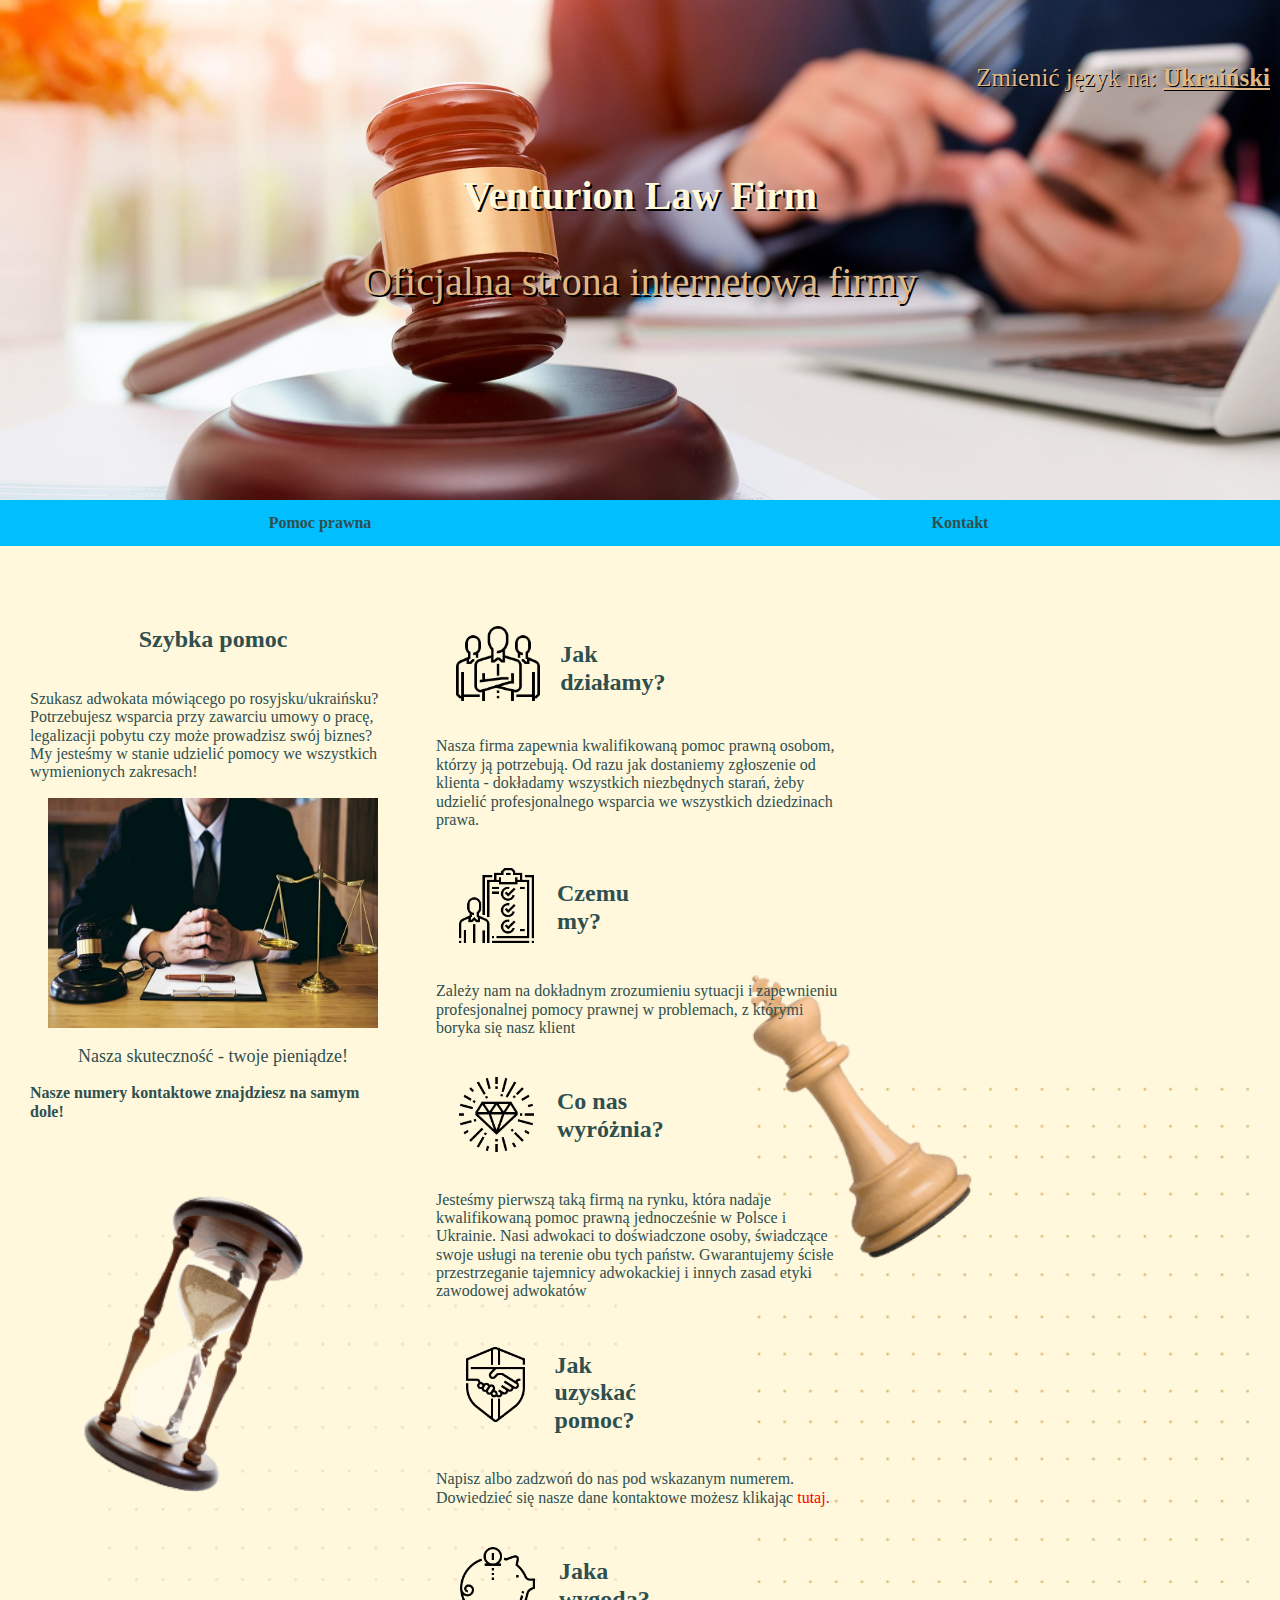
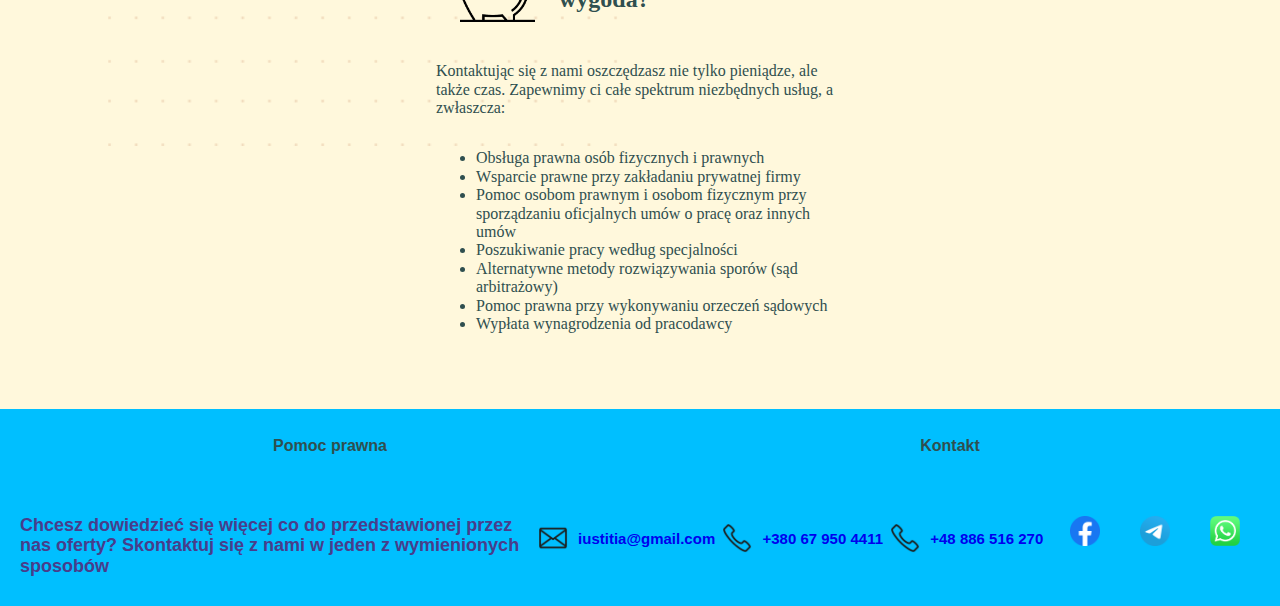
==== index.html @ 64f64b23 "Mobile_pic + ul_services" ====
<!DOCTYPE html>
<html lang="pl">
<head>
  <meta charset="UTF-8">
  <meta name="viewport" content="width=device-width, initial-scale=1.0">
  <meta name="keywords" content="pomoc prawna, praca w Polsce, pomoc ukraińcom w Polsce, wyplata wynagrodzenia">
  <meta name="description" content="Wsparcie prawne ukraińców w Polsce">
  <meta http-equiv="X-UA-Compatible" content="ie=edge">
  <link rel="icon" href="logo.png" type="image/gif" sizes="18x18">
  <link rel="stylesheet" href="styles.css">
  <link rel="stylesheet" href="normalize.css">
  <?php include_once "reg_form/mail.php" ?>
  <script src="main.js"></script>
  <title>Venturion</title>
</head>
<body class="page">
  <header class="header">
    <div class="languages">
     <p class="language__par"><a class="page__language" href="v_pl/index.html">Zmienić język na: <b><u>Ukraiński</u></b></a></p>
    </div>
    <div class="page__title">
     <h1>Venturion Law Firm</h1>
     <p>Oficjalna strona internetowa firmy</p>
   </div>
  </header>
  <nav class="navbar">
    <!-- Replace to nav tag -->
      <a href="index.html">Pomoc prawna</a>
      <!-- the names of the folders and files should be written with "-" -->
      <!-- <a href="#">Oferta Pracy</a>
      <a href="#">Dla biznesu</a> -->
      <a href="reg_form/reg_form.html">Kontakt</a>
  </nav>
  <main>
    <section class="jak-dzialamy">
    <!-- main instead of div -->
      <div class="jak-dzialamy__left-container">
        <h2 class="hovered_text">Szybka pomoc</h2>
        <p class="text">Szukasz adwokata mówiącego po rosyjsku/ukraińsku? Potrzebujesz
            wsparcia przy zawarciu umowy o pracę, legalizacji pobytu czy
            może prowadzisz swój biznes? My jesteśmy w stanie udzielić pomocy we
            wszystkich wymienionych zakresach!</p>
        <img src="side_table.jpg" class="jak-dzialamy__img_left" alt="image">
        <p class="text__creed">Nasza skuteczność - twoje pieniądze! </p>
        <a class="nr_kontaktowe_link" href="#footer_anchor"><strong>Nasze numery
           kontaktowe znajdziesz na samym dole!</strong></a>
        <img src="pclockdotted-1.png" class="jak-dzialamy__sandglass_img_left" alt="image">
      </div>
      <div class="jak-dzialamy__right-container">
       <div class="jak-dzialamy__images-container">
         <img src="dzialamy.png" class="dzialamy__img" alt="image" height="75px">
          <h2 class="item__text">Jak działamy?</h2>
      </div>
      <div class="jak-dzialamy__text-container">
        <p class="text"> Nasza firma zapewnia kwalifikowaną pomoc prawną
           osobom, którzy ją potrzebują. Od razu jak dostaniemy  zgłoszenie
           od klienta - dokładamy wszystkich niezbędnych starań, żeby
           udzielić profesjonalnego wsparcia we wszystkich dziedzinach
           prawa.</p>
      </div>
      <div class="jak-dzialamy__images-container">
        <img src="why-we.png" class="why-we__img" alt="image" height="75px">
         <h2 class="item__text">Czemu my?</h2>
     </div>
     <div class="jak-dzialamy__text-container">
       <p class="text">
         Zależy nam na dokładnym zrozumieniu sytuacji
         i zapewnieniu profesjonalnej pomocy prawnej w problemach,
         z którymi boryka się nasz klient</p>
     </div>
     <div class="jak-dzialamy__images-container">
       <img src="stand-out.png" class="stand-out__img" alt="image" height="75px">
        <h2 class="item__text">Co nas wyróżnia?</h2>
    </div>
    <div class="jak-dzialamy__text-container">
      <p class="text">Jesteśmy pierwszą taką firmą na rynku,
        która nadaje kwalifikowaną pomoc prawną jednocześnie w Polsce
        i Ukrainie. Nasi adwokaci to doświadczone osoby, świadczące
        swoje usługi na terenie obu tych państw. Gwarantujemy ścisłe
        przestrzeganie tajemnicy adwokackiej i innych zasad etyki
        zawodowej adwokatów
      </p>
    </div>
    <div class="jak-dzialamy__images-container">
      <img src="safety.png" class="safety__img" alt="image" height="75px">
       <h2 class="item__text">Jak uzyskać pomoc?</h2>
   </div>
   <div class="jak-dzialamy__text-container">
     <p class="text">Napisz albo zadzwoń do nas pod wskazanym
       numerem. Dowiedzieć się nasze dane kontaktowe możesz
       klikając
       <a onClick="myFunction()" class="dane-kontaktowe">tutaj.</a></p>
   </div>
   <div class="jak-dzialamy__images-container">
     <img src="save-money.png" class="save-money__img" alt="image" height="75px">
      <h2 class="item__text">Jaka wygoda?</h2>
  </div>
  <div class="jak-dzialamy__text-container">
    <p class="text">Kontaktując się z nami oszczędzasz nie tylko pieniądze,
       ale także czas. Zapewnimy ci całe spektrum niezbędnych usług, a zwłaszcza:</p>
      <ul>
        <li>Obsługa prawna osób fizycznych i prawnych </li>
        <li>Wsparcie prawne przy zakładaniu prywatnej firmy</li>
        <li>Pomoc osobom prawnym i osobom fizycznym przy sporządzaniu oficjalnych umów o pracę oraz innych umów
        </li>
        <li>Poszukiwanie pracy według specjalności</li>
        <li>Alternatywne metody rozwiązywania sporów (sąd arbitrażowy)</li>
        <li>Pomoc prawna przy wykonywaniu orzeczeń sądowych</li>
        <li>Wypłata wynagrodzenia od pracodawcy</li>
      </ul>
  </div>
      </div>
    </section>
  </main>
 <footer class="footer" id="footer_anchor">
  <nav class="navbar">
     <!-- Replace to nav tag -->
       <a href="../index.html">Pomoc prawna</a>
       <!-- the names of the folders and files should be written with "-" -->
       <a href="reg_form/reg_form.html">Kontakt</a>
  </nav>
  <div class="footer__contacts">
    <h2 class="footer__text">Chcesz dowiedzieć się więcej co do przedstawionej
      przez nas oferty? Skontaktuj się z nami w jeden z wymienionych
      sposobów
    </h2>
    <div class="footer__call_contacts">
      <a class="button__text" href="mailto:iustitia@gmail.com" target="_self" data-label="iustitia@gmail.com">
        <img class="button__img" src="mail_img.png" href="mailto:iustitia@gmail.com" target="_self">
         <span>iustitia@gmail.com</span>
      </a> <br>
      <a class="button__text" href="tel:+380679504411" target="_self" data-label="+380679504411">
        <img class="button__img" src="call_img.png" href="mailto:iustitia@gmail.com" target="_self">
        <span class="button__text">+380 67 950 4411</span>
      </a> <br>
      <a class="button__text" href="tel:+48886516270" target="_self" data-label="+48886516270">
        <img class="button__img" src="call_img.png" href="mailto:iustitia@gmail.com" target="_self">
        <span>+48 886 516 270</span>
      </a> <br>
    </div>
    <div class="footer__logos-container">
      <a class="footer__link" href="https://www.facebook.com/">
        <img src="fb.png"
             class="footer__logo"
             alt="Facebook-image">
      </a>
      <a class="footer__link" href="https://www.facebook.com/">
         <img src="tg.png"
              class="footer__logo"
              alt="Telegram-image">
      </a>
       <a class="footer__link" href="https://www.whatsapp.com/">
         <img src="wa.png"
              class="footer__logo"
              alt="WhatsApp-image">
      </a>
    </div>
  </div>
</footer>

</body>
</html>
---- styles.css ----
* {
 box-sizing: border-box;
}
.page {
  color: DarkSlateGrey;
  font-family: serif;
  background-color: NavajoWhite;

}
.header {
  display: flex;
  flex-direction: column;
  width: 100%;
  height: 500px;
  text-align: center;
  background-image: url(background_pic.jpg);
  background-size: cover;
  background-repeat: no-repeat;
}
.languages {
  display: flex;
  flex-direction: column;
  align-items: flex-end;
  justify-content: center;
  padding: 10px;
  align-content: center;
}

.language__par a {
  font-size: 25px;
  color: BurlyWood;
  text-shadow: 1px 1px black;
  text-decoration: none;
}

.page__language {
  color:Cornsilk;
}
.page__language:hover {
  color: Cornsilk;
}
.page__language:active {
  color: red;
}

.header :is(h1, p) {
  font-size: 40px;
  text-shadow: 2px 2px black;
  font-family: serif, sans-serif, arial;
}
.header h1 {
  color: Cornsilk;
}
.header p {
  color: BurlyWood;
}

.navbar {
  display: flex;
  background-color: DeepSkyBlue;
}
.navbar > * {
  flex: 100%;
}
.navbar a {
  color: DarkSlateGrey;
  padding: 14px 20px;
  text-decoration: none;
  text-align: center;
  align-content: center;
  font-weight: bold;
  font-size: 16px;
}
.navbar a:hover {
  background-color: DodgerBlue;
  color: white;
}
.jak-dzialamy {
  display: flex;
  background-color: Cornsilk; /*  // rgba(0, 0, 255, .5) */
  /* top > right > bottom > left */
  padding: 60px 30px;
  display: flex;
  align-content: center;
}
.jak-dzialamy__left-container {
  display: flex;
  flex-direction: column;
  align-items: center;
  width: 30%;
  margin-right: 30px;
}
.hovered_text:hover {
  color: white;
}
.jak-dzialamy__right-container {
  max-width: calc(70% - 30px);
  min-width: calc(70% - 30px);
  padding-left: 10px;
  background: url(pchdotted-1.png);
  background-size: 500px;
  background-repeat: no-repeat;
  background-position: center right;
}

/* .jak-dzialamy__img {
  width: auto;
  height: 250px;
  width: 650px;
  align-content: center;
} */
.jak-dzialamy__img_left {
  height: 230px;
  width: 330px;
  justify-content: center;
}
.text__creed {
  font-size: 18px;
}
.nr_kontaktowe_link {
  color:DarkSlateGrey;
  text-decoration: none;

}
.nr_kontaktowe_link:hover {
  color: black;
}
.jak-dzialamy__sandglass_img_left {
  margin: 75px 0px 0px 275px;
  height:550px;
}

.jak-dzialamy__right-container > * {
  display: flex;
  width: 100%;
}
.dzialamy__img {
  margin: 20px;
}
.why-we__img {
  margin: 23px;
}
.stand-out__img {
  margin: 23px;
}
.safety__img {
  margin: 30px;
}
.dane-kontaktowe {
  color:red;
  cursor: pointer;
}
.save-money__img {
  margin: 24px;
}
.item__text {
  padding-top: 15px;
}
.item__text:hover {
  color: white;
}
.jak-dzialamy__images-container {
  width: 20%;
}
.jak-dzialamy__text-container {
  width: 50%;
  display: flex;
  flex-direction: column;
}
.text__creed {
  display: flex;
  align-items: center;
  justify-content: center;
  align-content: flex-start;
  flex-wrap: wrap;
  flex-direction: row;
}
.main {
  display: flex;
}
.footer {
  display: flex;
  flex-direction: column;
  padding: 14px 20px;
  background-color: DeepSkyBlue;
  align-items: flex-start;
}
.footer .navbar {
  width: 100%;
  font-weight: bold;
  font-size: 16px;
}
.footer__text {
color: DarkSlateBlue;
display: wrap;
flex-wrap: wrap;
width: 100%;
text-align: left;
padding-top: 30px;
font-size: 18px;
}
.footer {
  display: flex;
  font-family: Arial, sans-serif;
  justify-content: space-around;
  text-align: center;
  width: auto;
  font-size: 13px;
}
.footer__contacts {
  display: flex;
  width: 100%;
  align-items: center;
}
.footer__call_contacts {
display: flex;
flex-direction: row;
width: 100%;
text-align: center;
color: darkslateblue;
margin-right: 5px;
margin-top: 15px;
font-family: Arial, sans-serif;
justify-content: space-around;
font-size: 15px;
font-weight: bold;
}
.button__text {
  display: flex;
  align-items: center;
  text-decoration: none;
}
.button__img {
  width: 30px;
  margin-right: 10px;
  margin-left: 5px;
}
.button__text:hover {
  color: white;
}
.button__text:active {
  color: red;
}
.footer__logos-container {
  display: flex;
  align-items: flex-start;
  justify-content: space-around;
}
.footer__link {
  display: flex;
  flex-direction: column;
}
.footer__link:hover {
  color: white;
  border-width: 50%;
  border-radius: 25px;
}
.footer__logo:hover {
  border: 2px solid white;
  color: white;
}
.footer__logo {
  justify-content: flex-start;
 border-radi us: 20px;
  margin: 20px;
  height: 70 px;
  width: 30px;
}

@media (max-width: 1054px) {
  .page {
    flex-direction: column;
    justify-content: center;
    align-items: center;
  }
  .footer__contacts {
    display: flex;
    flex-direction: column;
    align-items: center;
    justify-content: center;
  }
  /* .jak-dzialamy__img {
    width: 60%;
  } */
  .jak-dzialamy__img_left {
    width: 250px;
  }
  .jak-dzialamy__right-container {
    background: url(pchdotted-1.png);
    background-repeat: no-repeat;
    background-size: 350px;
    background-position: 160% 25%;
  }
}
@media (max-width: 640px) {
  .header {
    width: 100%;
    background-image: url(background_pic_mobiles.jpeg);
    background-position: top;
    background-size: 650px 870px;
    background-repeat: no-repeat;
    flex-wrap: wrap;
  }
  .languages {
    font-size: 15px;
  }
  .footer__logos-container {
    flex-direction: row;
    align-items: center;
  }
  .page {
    height: auto;
  }
  .jak-dzialamy {
    flex-direction: column;
    text-align: center;
    align-items: center;
  }
  .jak-dzialamy__left-container {
    display: flex;
    width: 100%;
    max-width: 80%;
  }
  .jak-dzialamy__img_left {
  display: flex;
  height: 250px;
  align-content: center;
  margin: 0px;
  }
  .jak-dzialamy__right-container {
    display: flex;
    flex-direction: column;
    align-items: center;
    justify-content: center;
    background: url(pchdotted-1.png);
    background-repeat: no-repeat;
    background-size: 300px;
    background-position: 3000% 40%;
    max-width: 100%;;
    padding-left: 0px;
}
  .jak-dzialamy__img {
    width: 100%;
  }
  .jak-dzialamy__images-container {
    display: flex;
    width: 100%;
    align-items: center;
    justify-content: center;
  }
  .jak-dzialamy__sandglass_img_left {
    height: 250px;
    padding: 0px;
    margin: 75px 140px 0px 295px;
  }
  .dzialamy__img {
    margin: 14px;
  }
  .stand-out__img {
    margin: 17px;
  }
  .footer {
    width: auto;
  }
  .footer .navbar {
    display: flex;
    width: 100%;
    flex-wrap: wrap;
  }
  .footer__link {
    padding: 0px;
    display: flex;
  }
  .footer__logos-container {
    width: 100%;
  }
}
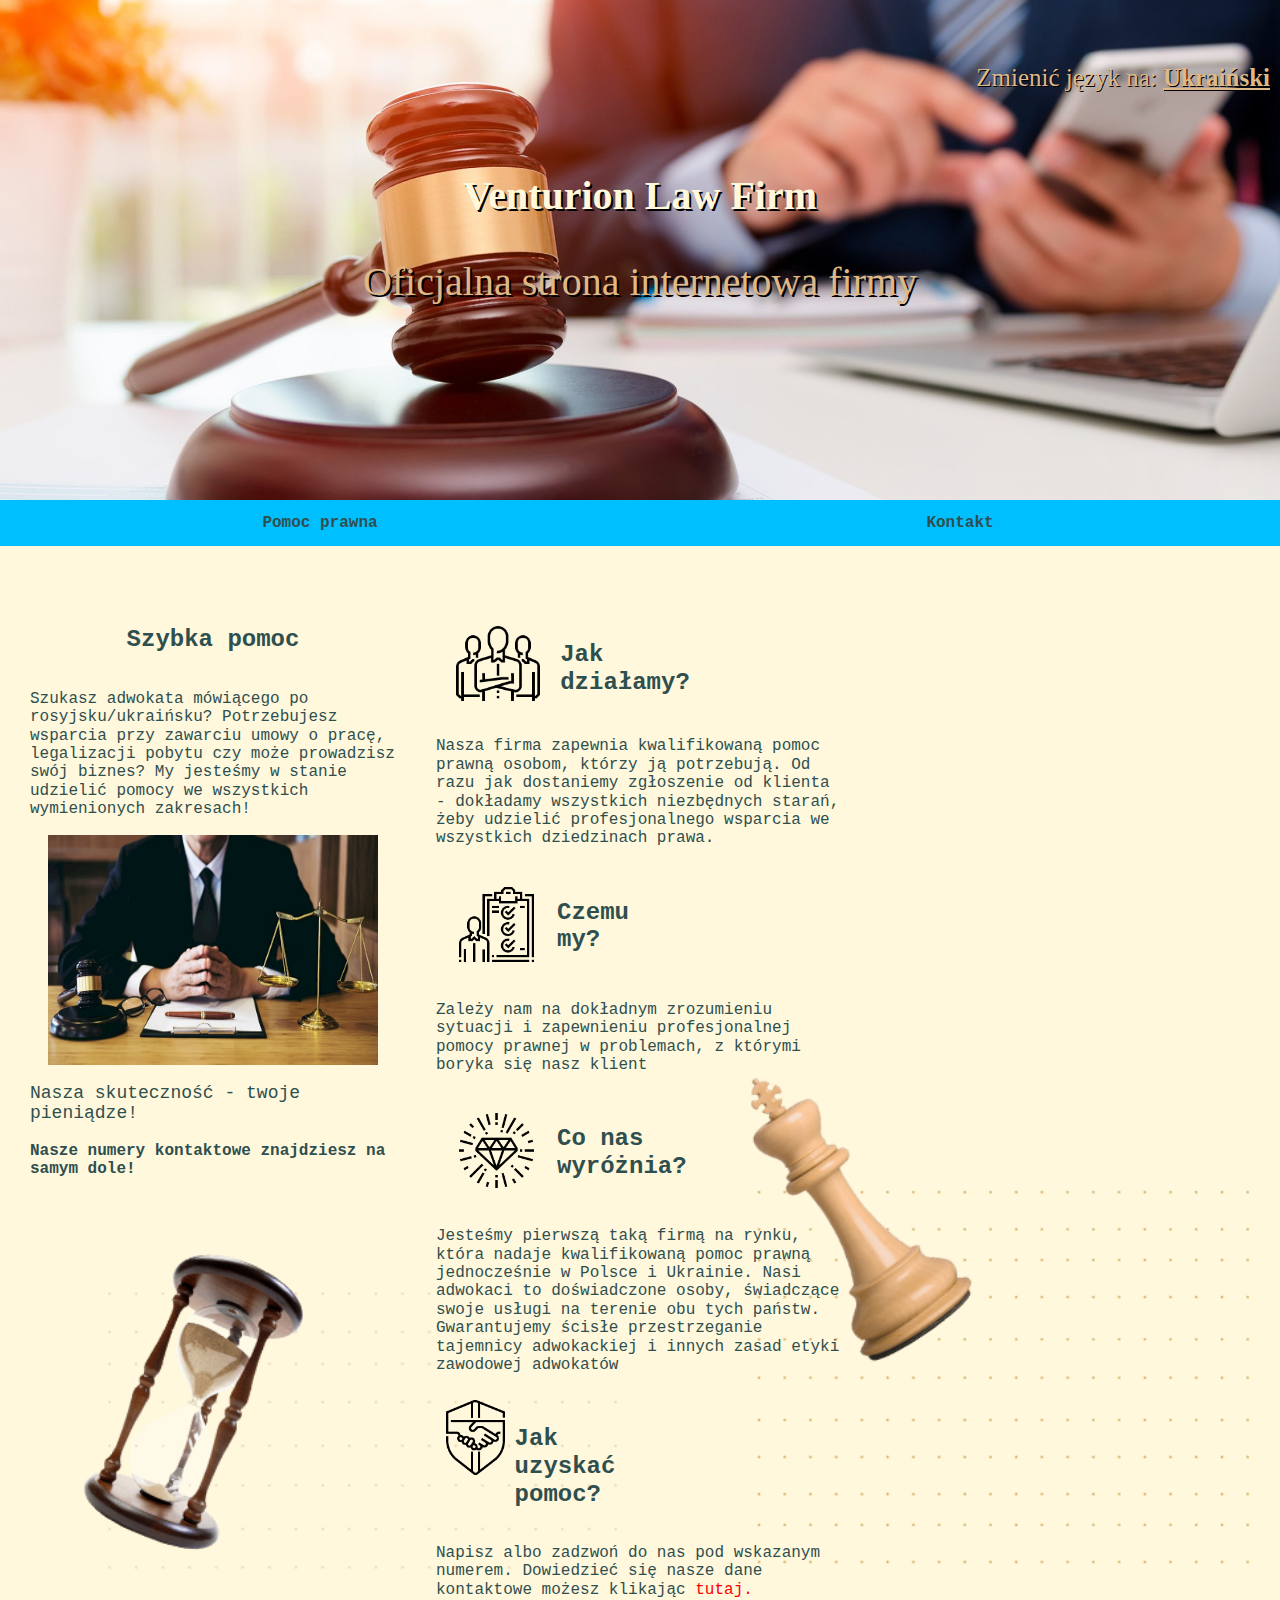
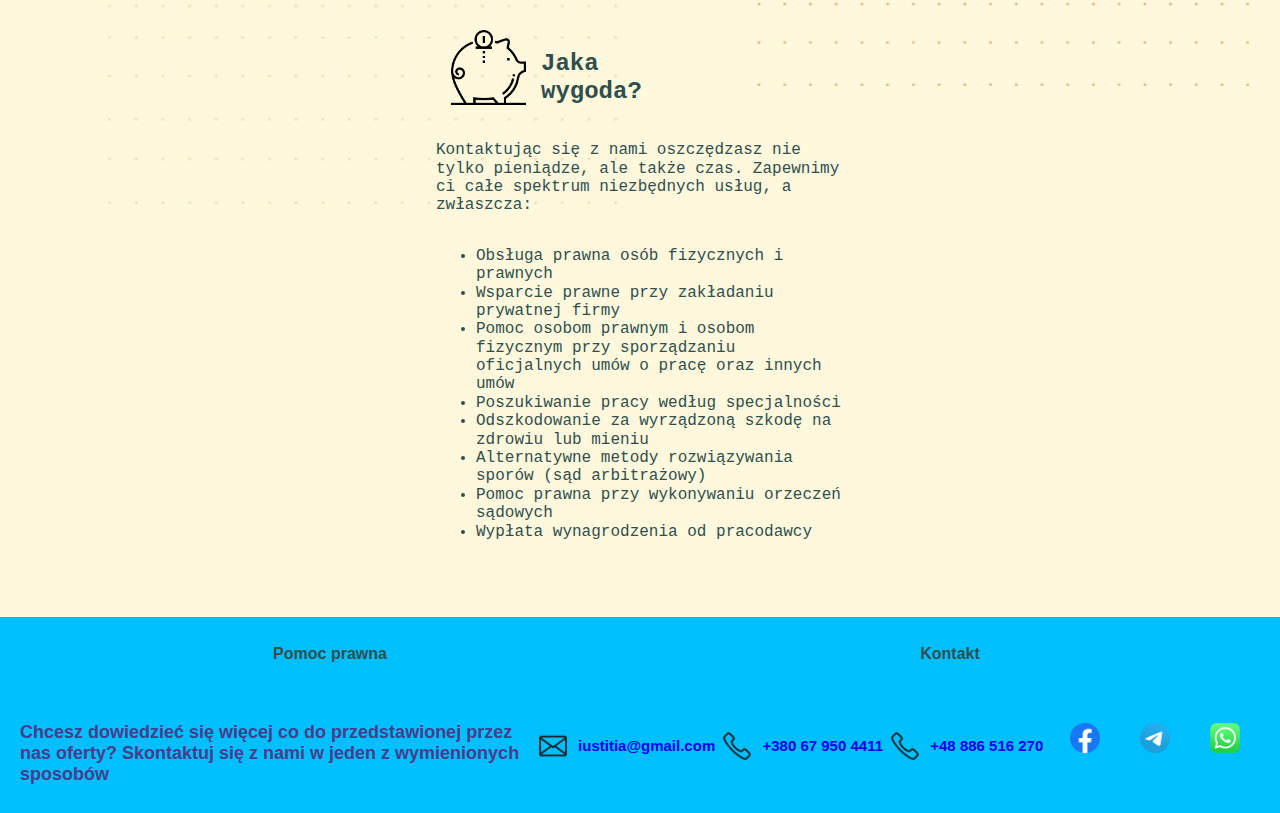
==== commit 3ff40e52: "grammar + typo corrections" ====
--- a/index.html
+++ b/index.html
@@ -101,12 +101,13 @@
       <ul>
         <li>Obsługa prawna osób fizycznych i prawnych </li>
         <li>Wsparcie prawne przy zakładaniu prywatnej firmy</li>
-        <li>Pomoc osobom prawnym i osobom fizycznym przy sporządzaniu oficjalnych umów o pracę oraz innych umów
-        </li>
+        <li>Pomoc osobom prawnym i osobom fizycznym przy sporządzaniu oficjalnych umów o pracę oraz innych umów </li>
         <li>Poszukiwanie pracy według specjalności</li>
+        <li>Odszkodowanie za wyrządzoną szkodę na zdrowiu lub mieniu</li>
         <li>Alternatywne metody rozwiązywania sporów (sąd arbitrażowy)</li>
         <li>Pomoc prawna przy wykonywaniu orzeczeń sądowych</li>
         <li>Wypłata wynagrodzenia od pracodawcy</li>
+
       </ul>
   </div>
       </div>
--- a/styles.css
+++ b/styles.css
@@ -3,7 +3,7 @@
 }
 .page {
   color: DarkSlateGrey;
-  font-family: serif;
+  font-family: monospace,serif;
   background-color: NavajoWhite;
 
 }
@@ -91,7 +91,7 @@
   margin-right: 30px;
 }
 .hovered_text:hover {
-  color: white;
+  color: Coral;
 }
 .jak-dzialamy__right-container {
   max-width: calc(70% - 30px);
@@ -144,23 +144,23 @@
   margin: 23px;
 }
 .safety__img {
-  margin: 30px;
+  margin: 10px;
 }
 .dane-kontaktowe {
   color:red;
   cursor: pointer;
 }
 .save-money__img {
-  margin: 24px;
+  margin: 15px;
+}
+.jak-dzialamy__images-container {
+  width: 20%;
 }
 .item__text {
   padding-top: 15px;
 }
 .item__text:hover {
-  color: white;
-}
-.jak-dzialamy__images-container {
-  width: 20%;
+  color: Coral;
 }
 .jak-dzialamy__text-container {
   width: 50%;
@@ -301,6 +301,21 @@
     background-repeat: no-repeat;
     flex-wrap: wrap;
   }
+  .jak-dzialamy__right-container {
+    display: flex;
+    flex-direction: column;
+    align-items: center;
+    justify-content: center;
+    background: none;
+    max-width: 100%;;
+    padding-left: 0px;
+}
+  .jak-dzialamy__text-container {
+    width: 80%;
+  }
+  .jak-dzialamy__text-container ul {
+    text-align: left;
+  }
   .languages {
     font-size: 15px;
   }
@@ -327,18 +342,6 @@
   align-content: center;
   margin: 0px;
   }
-  .jak-dzialamy__right-container {
-    display: flex;
-    flex-direction: column;
-    align-items: center;
-    justify-content: center;
-    background: url(pchdotted-1.png);
-    background-repeat: no-repeat;
-    background-size: 300px;
-    background-position: 3000% 40%;
-    max-width: 100%;;
-    padding-left: 0px;
-}
   .jak-dzialamy__img {
     width: 100%;
   }
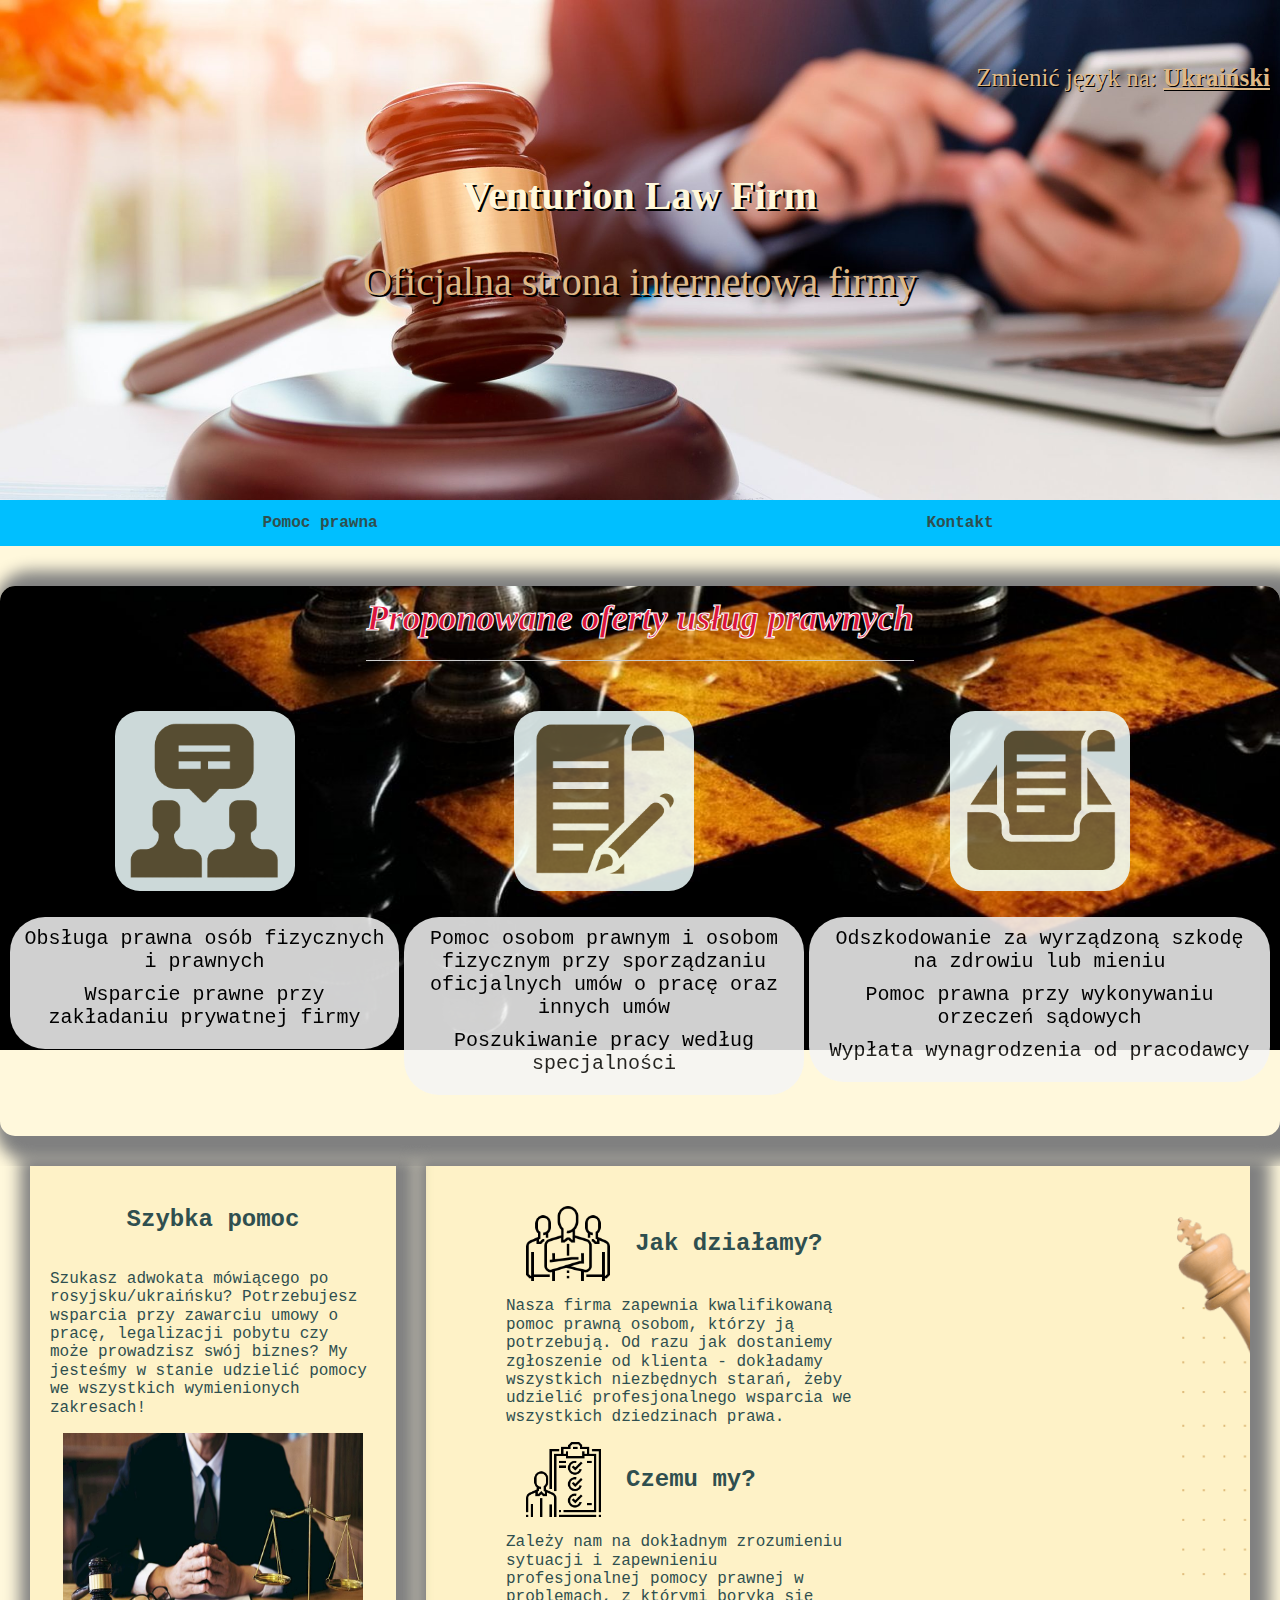
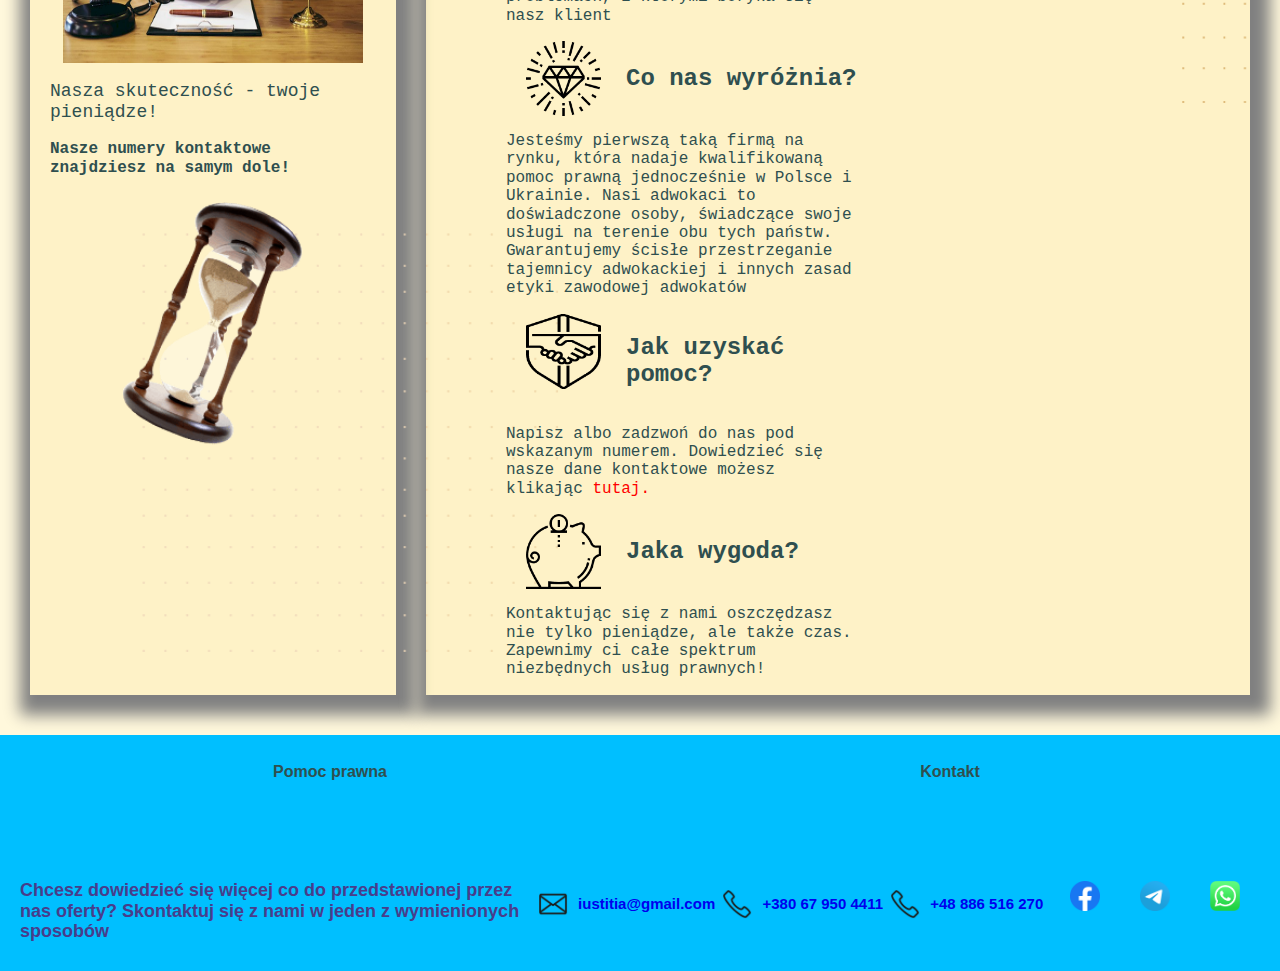
==== commit 5452db8f: "Services_section" ====
--- a/index.html
+++ b/index.html
@@ -32,6 +32,33 @@
       <a href="reg_form/reg_form.html">Kontakt</a>
   </nav>
   <main>
+    <section class="services__container">
+      <h2 class="services_title">Proponowane oferty usług prawnych</h2>
+       <div class="services_list__container">
+        <div class="services__help">
+          <img class="services_img" src="help.png" alt="image" width=180px>
+          <ul class="services_list">
+        <li>Obsługa prawna osób fizycznych i prawnych </li>
+        <li>Wsparcie prawne przy zakładaniu prywatnej firmy</li>
+      </ul>
+    </div>
+    <div class="services__work">
+      <img class="services_img" src="work.png" alt="image" width=180px>
+      <ul class="services_list">
+        <li>Pomoc osobom prawnym i osobom fizycznym przy sporządzaniu oficjalnych umów o pracę oraz innych umów </li>
+        <li>Poszukiwanie pracy według specjalności</li>
+      </ul>
+     </div>
+    <div class="services__disputes">
+      <img class="services_img" src="disputes.png" alt="image" width=180px>
+      <ul class="services_list">
+        <li>Odszkodowanie za wyrządzoną szkodę na zdrowiu lub mieniu</li>
+        <li>Pomoc prawna przy wykonywaniu orzeczeń sądowych</li>
+        <li>Wypłata wynagrodzenia od pracodawcy</li>
+      </ul>
+    </div>
+   </div>
+    </section>
     <section class="jak-dzialamy">
     <!-- main instead of div -->
       <div class="jak-dzialamy__left-container">
@@ -46,9 +73,40 @@
            kontaktowe znajdziesz na samym dole!</strong></a>
         <img src="pclockdotted-1.png" class="jak-dzialamy__sandglass_img_left" alt="image">
       </div>
+
+     <!--  <div class="jak-dzialamy__right-container">
+        <div class="jak-dzialamy__images-container">
+         <img src="dzialamy.png" class="block__item_1" alt="image" height="75px">
+          <h2 class="item__heading_1">Jak działamy?</h2>
+         <img src="why-we.png" class="block__item_2" alt="image" height="75px">
+          <h2 class="item__heading">Czemu my?</h2>
+         <img src="stand-out.png" class="block__item" alt="image" height="75px">
+          <h2 class="item__heading">Co nas wyróżnia?</h2>
+         <img src="safety.png" class="block__item" alt="image" height="75px">
+          <h2 class="item__heading">Jak uzyskać pomoc?</h2>
+         <img src="save-money.png" class="block__item" alt="image" height="75px">
+          <h2 class="item__heading">Jaka wygoda?</h2>
+        </div>
+      <div class="jak-dzialamy__text-container">
+
+           <p class="text"> 
+             Nasza firma zapewnia kwalifikowaną pomoc prawną
+             osobom, którzy ją potrzebują. Od razu jak dostaniemy  zgłoszenie
+             od klienta - dokładamy wszystkich niezbędnych starań, żeby
+             udzielić profesjonalnego wsparcia we wszystkich dziedzinach
+             prawa.
+           </p>
+           <p class="text">
+             Zależy nam na dokładnym zrozumieniu sytuacji
+             i zapewnieniu profesjonalnej pomocy prawnej w problemach,
+             z którymi boryka się nasz klient
+           </p>
+
+      </div>
+     </div> -->
       <div class="jak-dzialamy__right-container">
        <div class="jak-dzialamy__images-container">
-         <img src="dzialamy.png" class="dzialamy__img" alt="image" height="75px">
+         <img src="dzialamy.png" class="img__item dzialamy__img" alt="image" height="75px">
           <h2 class="item__text">Jak działamy?</h2>
       </div>
       <div class="jak-dzialamy__text-container">
@@ -59,7 +117,7 @@
            prawa.</p>
       </div>
       <div class="jak-dzialamy__images-container">
-        <img src="why-we.png" class="why-we__img" alt="image" height="75px">
+        <img src="why-we.png" class="img__item why-we__img" alt="image" height="75px">
          <h2 class="item__text">Czemu my?</h2>
      </div>
      <div class="jak-dzialamy__text-container">
@@ -69,7 +127,7 @@
          z którymi boryka się nasz klient</p>
      </div>
      <div class="jak-dzialamy__images-container">
-       <img src="stand-out.png" class="stand-out__img" alt="image" height="75px">
+       <img src="stand-out.png" class="img__item stand-out__img" alt="image" height="75px">
         <h2 class="item__text">Co nas wyróżnia?</h2>
     </div>
     <div class="jak-dzialamy__text-container">
@@ -82,7 +140,7 @@
       </p>
     </div>
     <div class="jak-dzialamy__images-container">
-      <img src="safety.png" class="safety__img" alt="image" height="75px">
+      <img src="safety.png" class="img__item safety__img" alt="image" height="75px">
        <h2 class="item__text">Jak uzyskać pomoc?</h2>
    </div>
    <div class="jak-dzialamy__text-container">
@@ -92,23 +150,12 @@
        <a onClick="myFunction()" class="dane-kontaktowe">tutaj.</a></p>
    </div>
    <div class="jak-dzialamy__images-container">
-     <img src="save-money.png" class="save-money__img" alt="image" height="75px">
+     <img src="save-money.png" class="img__item save-money__img" alt="image" height="75px">
       <h2 class="item__text">Jaka wygoda?</h2>
   </div>
   <div class="jak-dzialamy__text-container">
     <p class="text">Kontaktując się z nami oszczędzasz nie tylko pieniądze,
-       ale także czas. Zapewnimy ci całe spektrum niezbędnych usług, a zwłaszcza:</p>
-      <ul>
-        <li>Obsługa prawna osób fizycznych i prawnych </li>
-        <li>Wsparcie prawne przy zakładaniu prywatnej firmy</li>
-        <li>Pomoc osobom prawnym i osobom fizycznym przy sporządzaniu oficjalnych umów o pracę oraz innych umów </li>
-        <li>Poszukiwanie pracy według specjalności</li>
-        <li>Odszkodowanie za wyrządzoną szkodę na zdrowiu lub mieniu</li>
-        <li>Alternatywne metody rozwiązywania sporów (sąd arbitrażowy)</li>
-        <li>Pomoc prawna przy wykonywaniu orzeczeń sądowych</li>
-        <li>Wypłata wynagrodzenia od pracodawcy</li>
-
-      </ul>
+       ale także czas. Zapewnimy ci całe spektrum niezbędnych usług prawnych!</p>
   </div>
       </div>
     </section>
--- a/styles.css
+++ b/styles.css
@@ -4,7 +4,7 @@
 .page {
   color: DarkSlateGrey;
   font-family: monospace,serif;
-  background-color: NavajoWhite;
+  background-color: Cornsilk;
 
 }
 .header {
@@ -58,6 +58,7 @@
 .navbar {
   display: flex;
   background-color: DeepSkyBlue;
+  margin-bottom: 40px;
 }
 .navbar > * {
   flex: 100%;
@@ -75,11 +76,85 @@
   background-color: DodgerBlue;
   color: white;
 }
+.services__container {
+  display: flex;
+  flex-direction: column;
+/*  grid-template-columns: 500px 180px 180px 180px;
+  grid-template-areas: (services_title services_title services_title)
+                       (services__help services__work services__disputes)
+                       (services__help services__work services__disputes);*/
+  height: 550px;
+  background-image: url(chess_bg.jpg);
+  background-size: 2000px 1050px;
+  background-repeat: no-repeat;
+  background-attachment: fixed;
+  box-shadow: 15px 5px 15px 20px grey;
+  color: Cornsilk;
+  margin-bottom: 30px;
+  justify-content: center;
+  padding: 0;
+  border-radius: 15px;
+}
+.services_title {
+  font-size: 36px;
+  font-family: Verdana;
+  font-style: oblique;
+  -webkit-text-stroke: 1px white;
+  align-self: center;
+  color: Crimson;
+/*  text-shadow: 2px 2px2grey;*/
+  margin: 0;
+  padding: 0;
+  padding-top: 10px;
+  border-bottom: 1px solid #cccccc;
+  padding-bottom: 20px;
+}
+.services_list__container {
+  display: flex;
+  flex-direction: row;
+  font-size: 20px;
+  align-content: center;
+  justify-content: center;
+  padding: 50px 10px 20px 10px;
+  justify-content: space-around;
+}
+.services_img {
+  align-content: center;
+  background-color: azure;
+  border-radius: 25px;
+  opacity: 85%;
+}
+.services_list {
+  list-style: none;
+  background: WhiteSmoke;
+  color: black;
+  opacity: 85%;
+  padding: 10px;
+  border-radius: 35px;
+}
+.services_list li {
+  padding-bottom: 10px;
+}
+.services__help {
+  text-align: center;
+  max-width: 400px;
+  margin-right: 5px;
+}
+
+.services__work {
+  text-align: center;
+  max-width: 400px;
+  margin-right: 5px;
+}
+.services__disputes {
+  text-align: center;
+  max-width: 500px;
+}
 .jak-dzialamy {
   display: flex;
   background-color: Cornsilk; /*  // rgba(0, 0, 255, .5) */
   /* top > right > bottom > left */
-  padding: 60px 30px;
+  padding: 0 30px;
   display: flex;
   align-content: center;
 }
@@ -88,7 +163,11 @@
   flex-direction: column;
   align-items: center;
   width: 30%;
+  height: auto;
   margin-right: 30px;
+  box-shadow: 5px 5px 15px 15px grey;
+  padding: 20px;
+  background-color: rgba(241, 196, 15, 0.1);
 }
 .hovered_text:hover {
   color: Coral;
@@ -96,11 +175,19 @@
 .jak-dzialamy__right-container {
   max-width: calc(70% - 30px);
   min-width: calc(70% - 30px);
-  padding-left: 10px;
+    display: flex;
+    flex-direction: column;
+    flex-wrap: wrap;
+
   background: url(pchdotted-1.png);
-  background-size: 500px;
+  background-size: 400px;
   background-repeat: no-repeat;
-  background-position: center right;
+  background-position:750px 50px;
+  padding: 40px;
+  padding-left: 80px;
+  padding-bottom: 0;
+  box-shadow: 5px 5px 15px 15px grey;
+  background-color: rgba(241, 196, 15, 0.1);
 }
 
 /* .jak-dzialamy__img {
@@ -111,7 +198,7 @@
 } */
 .jak-dzialamy__img_left {
   height: 230px;
-  width: 330px;
+  width: 300px;
   justify-content: center;
 }
 .text__creed {
@@ -126,15 +213,30 @@
   color: black;
 }
 .jak-dzialamy__sandglass_img_left {
-  margin: 75px 0px 0px 275px;
-  height:550px;
+  margin-left: 255px;
+  margin-top: 25px;
+  height: 450px;
 }
 
 .jak-dzialamy__right-container > * {
   display: flex;
   width: 100%;
-}
-.dzialamy__img {
+
+}
+/*.jak-dzialamy__right-container {
+  display: grid;
+  grid-template-columns: 450px 150px;
+  grid-template-areas: "block__item_1 item__heading_1 ";
+  grid-gap: 20px;
+}
+.block__item_1 {
+  grid-area: block__item_1;
+  box-shadow: 5px 10px 15px grey;
+}
+.item__heading_1 {
+  grid-area: item__heading_1;
+}*/
+/*.dzialamy__img {
   margin: 20px;
 }
 .why-we__img {
@@ -144,20 +246,19 @@
   margin: 23px;
 }
 .safety__img {
-  margin: 10px;
-}
-.dane-kontaktowe {
-  color:red;
-  cursor: pointer;
+  margin: 25px;
 }
 .save-money__img {
   margin: 15px;
-}
-.jak-dzialamy__images-container {
-  width: 20%;
-}
+}*/
+.img__item {
+  margin-left: 20px;
+}
+
 .item__text {
-  padding-top: 15px;
+  align-self: center;
+  margin-left: 25px;
+  width: 250px;
 }
 .item__text:hover {
   color: Coral;
@@ -175,9 +276,11 @@
   flex-wrap: wrap;
   flex-direction: row;
 }
-.main {
-  display: flex;
-}
+.dane-kontaktowe {
+  color:red;
+  cursor: pointer;
+}
+
 .footer {
   display: flex;
   flex-direction: column;
@@ -241,6 +344,9 @@
 .button__text:active {
   color: red;
 }
+footer {
+  margin-top: 40px;
+}
 .footer__logos-container {
   display: flex;
   align-items: flex-start;
@@ -283,13 +389,14 @@
     width: 60%;
   } */
   .jak-dzialamy__img_left {
-    width: 250px;
+    width: 200px;
+    height: auto;
   }
   .jak-dzialamy__right-container {
     background: url(pchdotted-1.png);
     background-repeat: no-repeat;
     background-size: 350px;
-    background-position: 160% 25%;
+    background-position: 120% 15%;
   }
 }
 @media (max-width: 640px) {
@@ -307,8 +414,11 @@
     align-items: center;
     justify-content: center;
     background: none;
-    max-width: 100%;;
+    margin-bottom: 20px;
     padding-left: 0px;
+    max-width: 400px;
+    padding-bottom: 20px;
+    background-color: rgba(241, 196, 15, 0.1);
 }
   .jak-dzialamy__text-container {
     width: 80%;
@@ -333,14 +443,15 @@
   }
   .jak-dzialamy__left-container {
     display: flex;
-    width: 100%;
-    max-width: 80%;
+    width: 400px;
+    margin: 0;
+    margin-bottom: 20px;
   }
   .jak-dzialamy__img_left {
   display: flex;
   height: 250px;
-  align-content: center;
-  margin: 0px;
+  width: 100%;
+  align-content: center;
   }
   .jak-dzialamy__img {
     width: 100%;
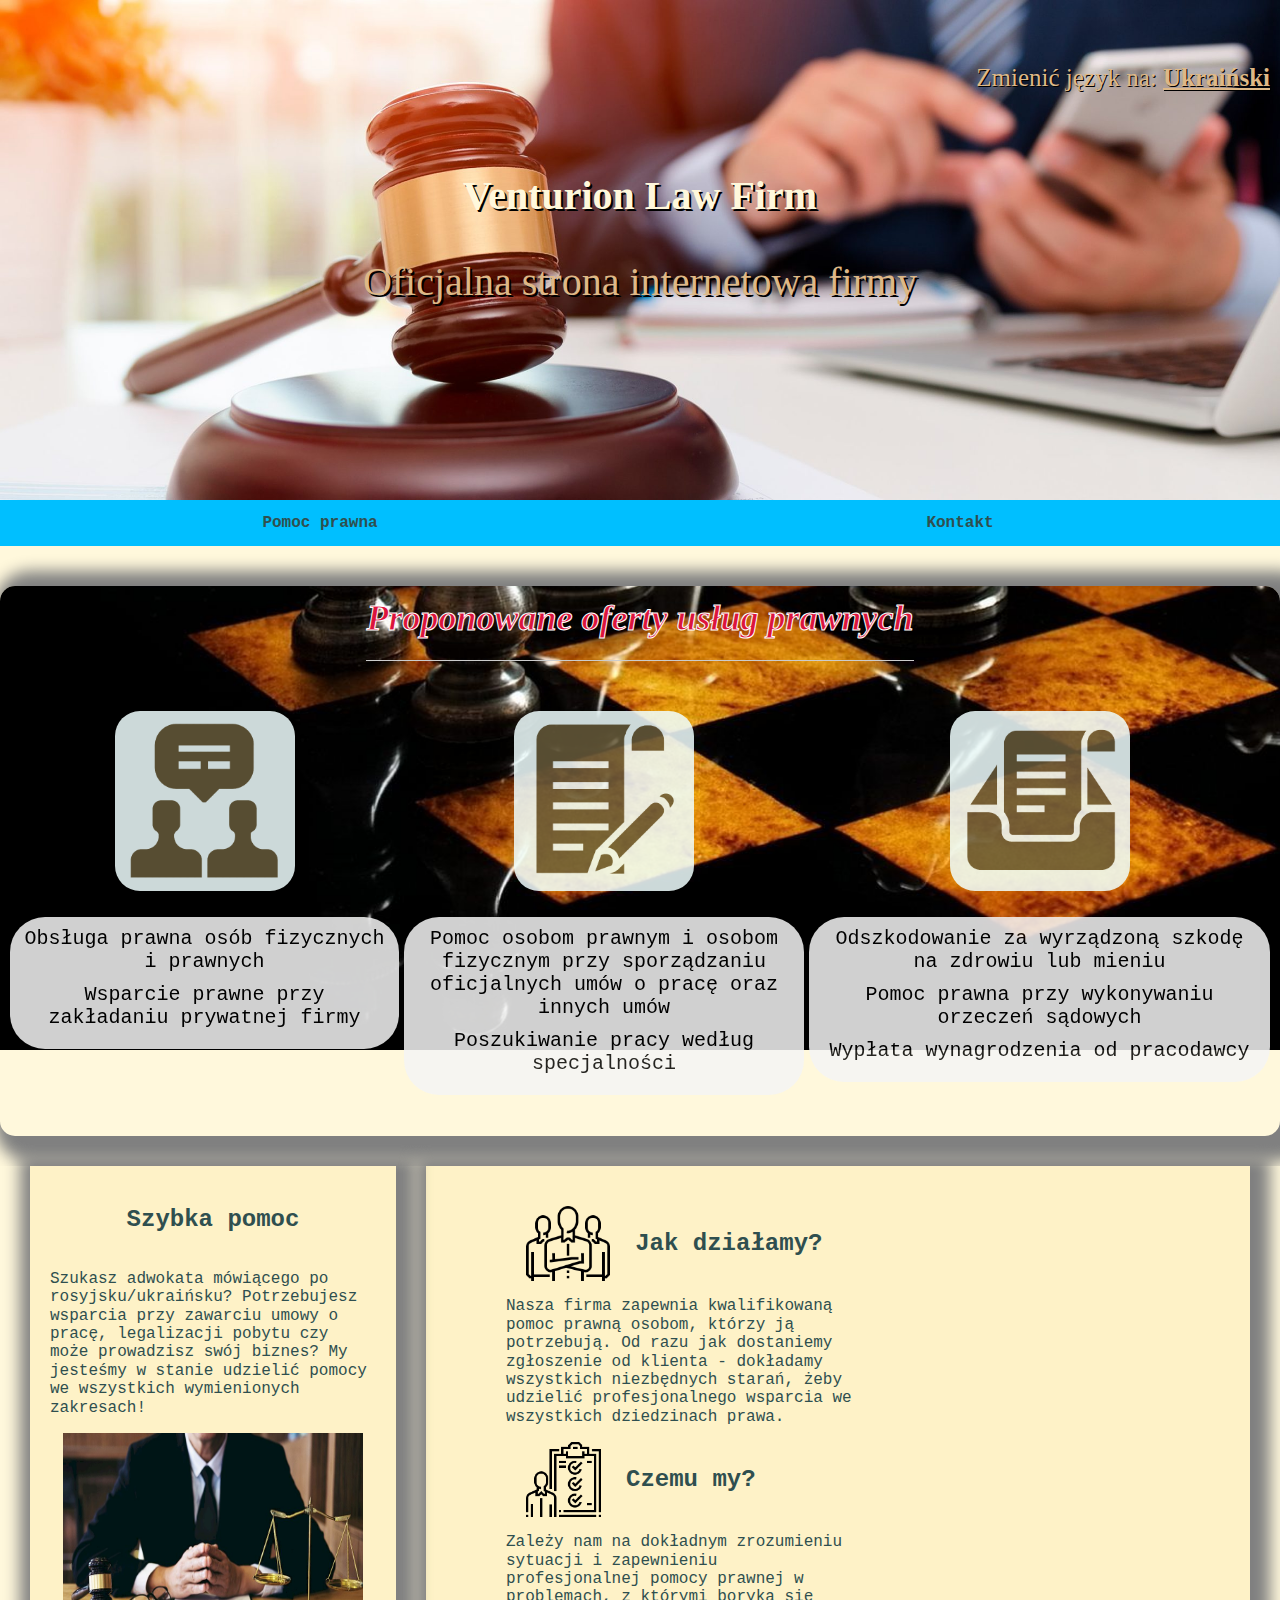
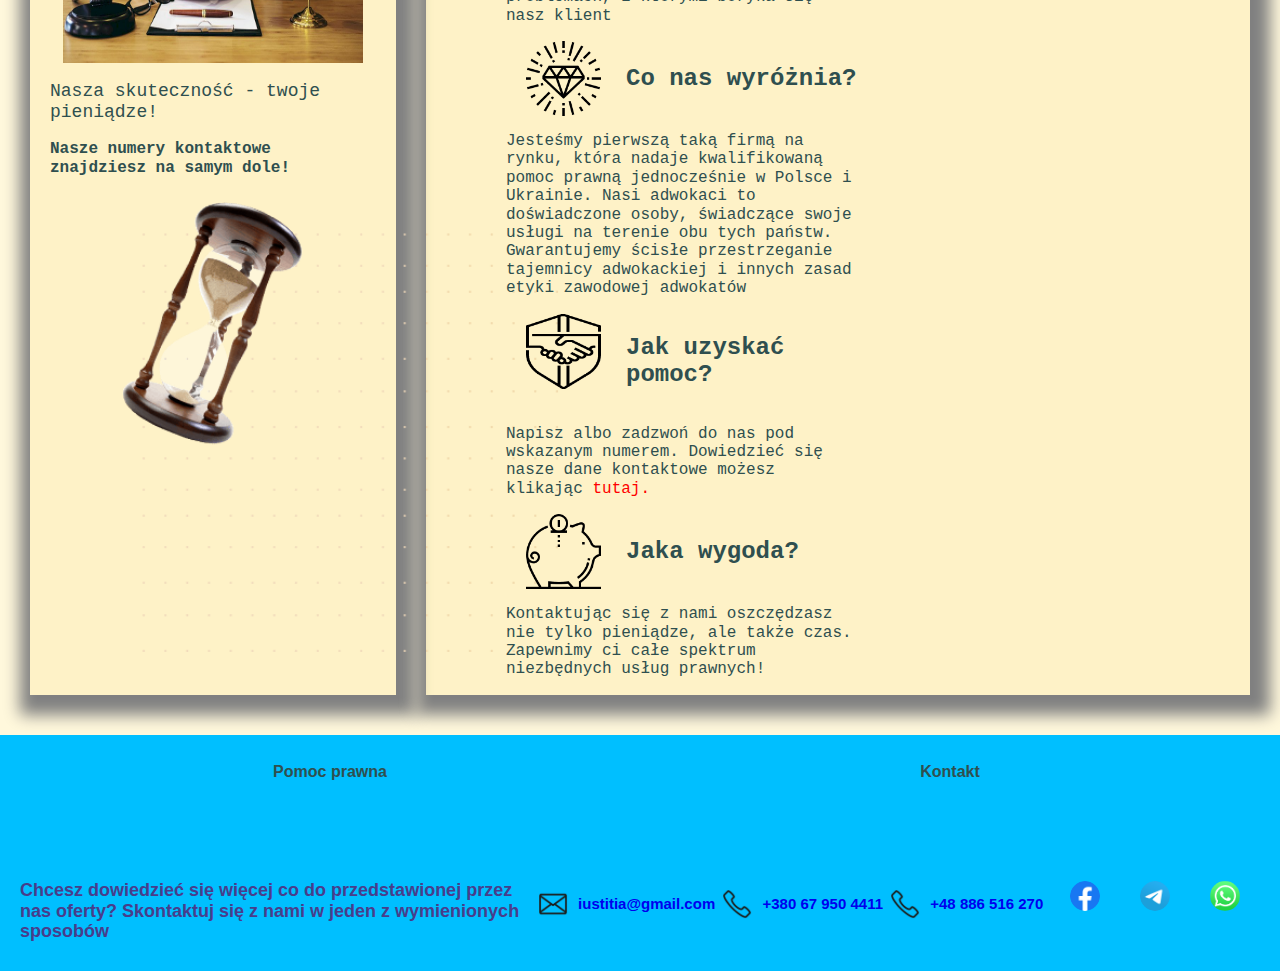
==== commit b0213494: "footer_changes+links_addresses" ====
--- a/index.html
+++ b/index.html
@@ -187,12 +187,12 @@
       </a> <br>
     </div>
     <div class="footer__logos-container">
-      <a class="footer__link" href="https://www.facebook.com/">
+      <a class="footer__link" href="https://www.facebook.com/iustitia.ua">
         <img src="fb.png"
              class="footer__logo"
              alt="Facebook-image">
       </a>
-      <a class="footer__link" href="https://www.facebook.com/">
+      <a class="footer__link" href="https://t.me/dairedo7">
          <img src="tg.png"
               class="footer__logo"
               alt="Telegram-image">
--- a/styles.css
+++ b/styles.css
@@ -175,27 +175,22 @@
 .jak-dzialamy__right-container {
   max-width: calc(70% - 30px);
   min-width: calc(70% - 30px);
-    display: flex;
-    flex-direction: column;
-    flex-wrap: wrap;
+  display: flex;
+  flex-direction: column;
+  flex-wrap: wrap;
 
   background: url(pchdotted-1.png);
   background-size: 400px;
   background-repeat: no-repeat;
-  background-position:750px 50px;
+  background-position: top right;
   padding: 40px;
   padding-left: 80px;
   padding-bottom: 0;
   box-shadow: 5px 5px 15px 15px grey;
   background-color: rgba(241, 196, 15, 0.1);
-}
-
-/* .jak-dzialamy__img {
-  width: auto;
-  height: 250px;
-  width: 650px;
-  align-content: center;
-} */
+  background-attachment: fixed;
+}
+
 .jak-dzialamy__img_left {
   height: 230px;
   width: 300px;
@@ -367,9 +362,9 @@
 }
 .footer__logo {
   justify-content: flex-start;
- border-radi us: 20px;
+  border-radius: 20px;
   margin: 20px;
-  height: 70 px;
+  height: auto;
   width: 30px;
 }
 
@@ -379,15 +374,23 @@
     justify-content: center;
     align-items: center;
   }
-  .footer__contacts {
-    display: flex;
-    flex-direction: column;
-    align-items: center;
-    justify-content: center;
-  }
-  /* .jak-dzialamy__img {
-    width: 60%;
-  } */
+  .services__help,
+  .services__work,
+  .services__disputes {
+    display: flex;
+    flex-direction: column;
+    flex-wrap: wrap;
+    font-size: 18px;
+    line-height: 0.81em;
+    width: 50%;
+  }
+  .services_title {
+    font-size: 30px;
+  }
+  .services_img {
+    align-self: center;
+
+  }
   .jak-dzialamy__img_left {
     width: 200px;
     height: auto;
@@ -398,6 +401,15 @@
     background-size: 350px;
     background-position: 120% 15%;
   }
+  .footer__contacts {
+    display: flex;
+    flex-direction: column;
+    align-items: center;
+    justify-content: center;
+  }
+  /* .jak-dzialamy__img {
+    width: 60%;
+  } */
 }
 @media (max-width: 640px) {
   .header {
@@ -407,6 +419,26 @@
     background-size: 650px 870px;
     background-repeat: no-repeat;
     flex-wrap: wrap;
+  }
+  .navbar {
+    width: 100%;
+  }
+  .services__container {
+    margin-left: 0;
+    background-size: 800px 900px;
+  }
+  .services_title {
+    font-size: 26px;
+    margin-bottom: 20px;
+    text-align: center;
+
+  }
+  .services_img {
+    padding: 10px 10px;
+    margin-bottom: 30px;
+    width: 85%;
+    height: auto;
+    align-self: center;
   }
   .jak-dzialamy__right-container {
     display: flex;
@@ -416,10 +448,21 @@
     background: none;
     margin-bottom: 20px;
     padding-left: 0px;
-    max-width: 400px;
+    max-width: 600px;
     padding-bottom: 20px;
     background-color: rgba(241, 196, 15, 0.1);
 }
+  .services__help,
+  .services__work,
+  .services__disputes {
+    display: flex;
+    flex-direction: column;
+    flex-wrap: wrap;
+    align-content: center;
+    font-size: 14px;
+    line-height: 0.81em;
+    width: 40%;
+  }
   .jak-dzialamy__text-container {
     width: 80%;
   }
@@ -443,15 +486,15 @@
   }
   .jak-dzialamy__left-container {
     display: flex;
-    width: 400px;
+    width: 580px;
     margin: 0;
     margin-bottom: 20px;
   }
   .jak-dzialamy__img_left {
-  display: flex;
-  height: 250px;
-  width: 100%;
-  align-content: center;
+    display: flex;
+    height: 250px;
+    width: 100%;
+    align-content: center;
   }
   .jak-dzialamy__img {
     width: 100%;
@@ -465,7 +508,7 @@
   .jak-dzialamy__sandglass_img_left {
     height: 250px;
     padding: 0px;
-    margin: 75px 140px 0px 295px;
+    margin: 75px 180px 0px 295px;
   }
   .dzialamy__img {
     margin: 14px;
@@ -474,7 +517,7 @@
     margin: 17px;
   }
   .footer {
-    width: auto;
+    width: 100%;
   }
   .footer .navbar {
     display: flex;
@@ -488,4 +531,125 @@
   .footer__logos-container {
     width: 100%;
   }
-}
+  .button__text {
+    flex-wrap: wrap;
+    flex-direction: column;
+    padding-left: 5px;
+  }
+}
+@media (max-width: 360px) {
+  .header {
+    width: 113%;
+    background-image: url(background_pic_mobiles.jpeg);
+    background-position: top;
+    background-size: 650px 870px;
+    background-repeat: no-repeat;
+    flex-wrap: wrap;
+  }
+  .navbar {
+    width: 113%;
+  }
+  .services__container {
+    width: 113%;
+    background-size: 600px 800px;
+  }
+  .services_title {
+    font-size: 24px;
+    margin-bottom: 60px;
+    text-align: center;
+  }
+  .services_img {
+    padding: 10px 10px;
+    width: 100%;
+    height: auto;
+    align-self: center;
+  }
+  .services__help,
+  .services__work,
+  .services__disputes {
+    display: flex;
+    flex-direction: column;
+    flex-wrap: wrap;
+    font-size: 11px;
+    line-height: 0.81em;
+    width: 40%;
+  }
+
+  .jak-dzialamy__left-container {
+    width: 125%;
+    margin-left: 40px;
+  }
+
+  .jak-dzialamy__right-container {
+    width: 125%;
+    margin-left: 40px;
+  }
+  .footer {
+    width: 113%;
+  }
+  .button__text {
+    flex-wrap: wrap;
+    flex-direction: column;
+    padding-left: 5px;
+  }
+}
+@media (max-width: 320px) {
+  .header {
+    width: 102%;
+  }
+  .navbar {
+    width: 102%;
+  }
+  .services__container {
+    width: 102%;
+    margin-left: 0;
+  }
+  .services_img {
+    padding: 10px 10px;
+    width: 100%;
+    height: auto;
+    align-self: center;
+  }
+  .jak-dzialamy__sandglass_img_left {
+    height: 250px;
+    padding: 0px;
+    margin: 75px 220px 0px 295px;
+  }
+  .jak-dzialamy__left-container {
+    width: 127%;
+    margin-left: 0;
+    margin-bottom: 0;
+  }
+
+  .jak-dzialamy__right-container {
+    width: 127%;
+    margin-left: 0;
+  }
+  .footer {
+    width: 102%;
+  }
+}
+@media (max-width: 280px) {
+  .header :is(h1, p) {
+    font-size: 30px;
+  }
+  .services__help,
+  .services__work,
+  .services__disputes {
+    display: flex;
+    flex-direction: column;
+    flex-wrap: wrap;
+    font-size: 9px;
+    line-height: 0.81em;
+    width: 40%;
+  }
+  .jak-dzialamy__left-container {
+    width: 127%;
+    margin-left: 0;
+    margin-bottom: 0;
+  }
+  .jak-dzialamy__sandglass_img_left {
+    height: 200px;
+    margin: 75px 220px 0px 295px;
+  }
+}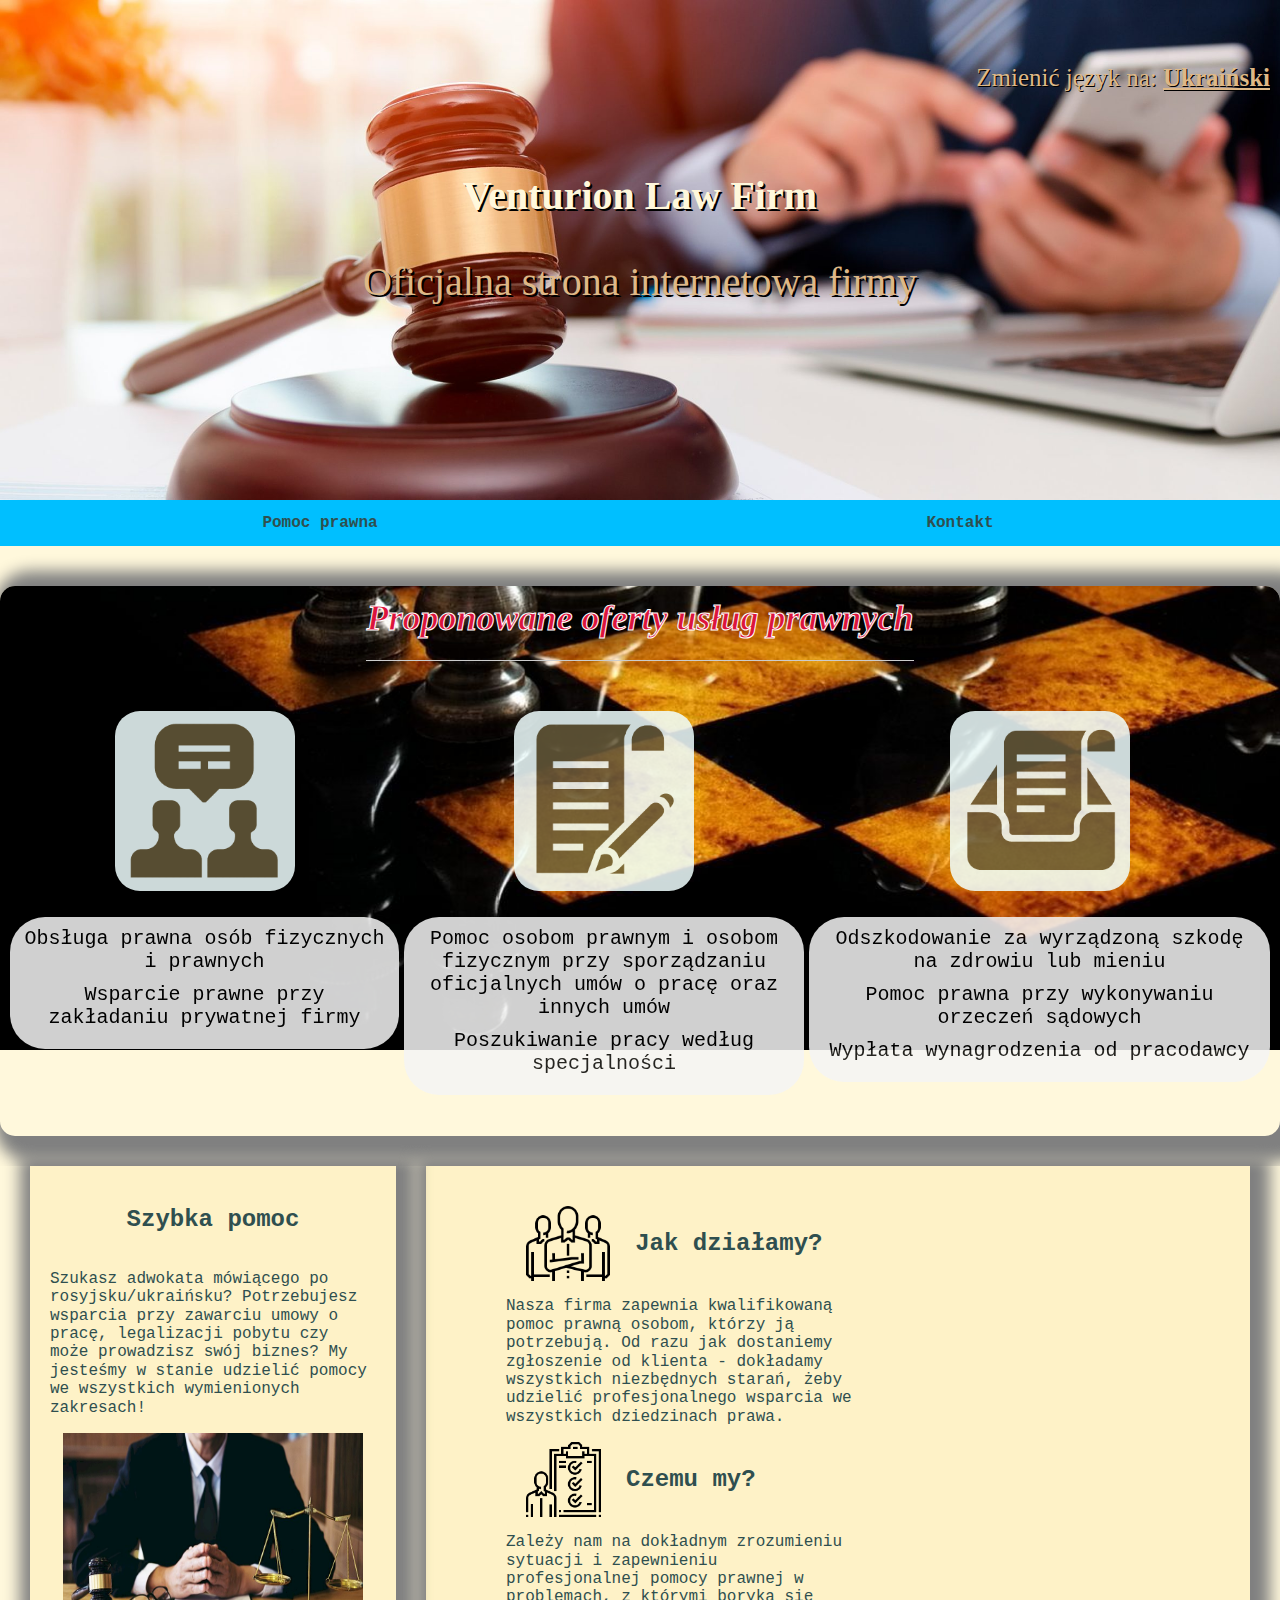
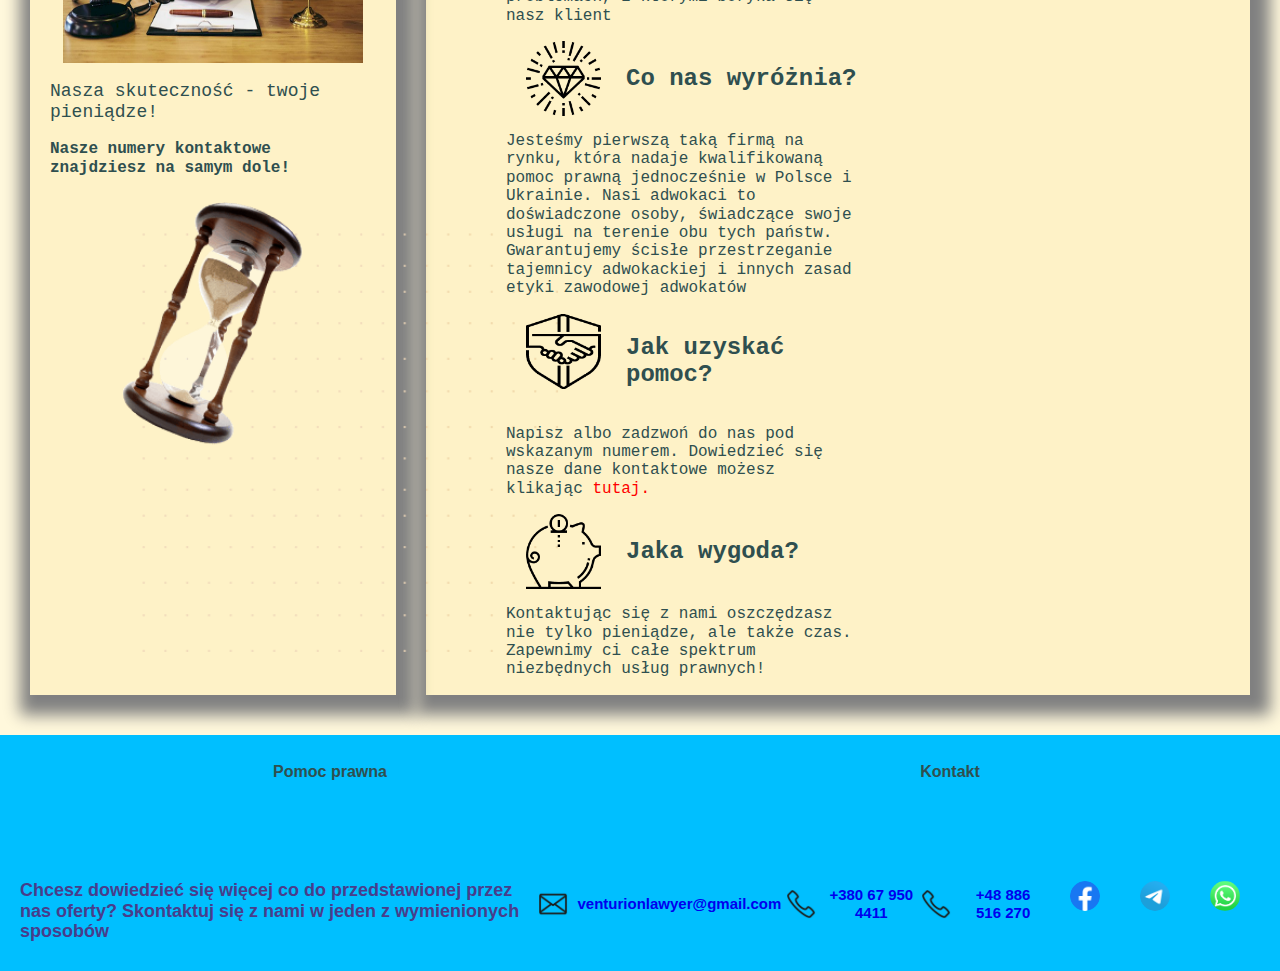
==== commit 4c003abb: "ww" ====
--- a/index.html
+++ b/index.html
@@ -37,21 +37,21 @@
        <div class="services_list__container">
         <div class="services__help">
           <img class="services_img" src="help.png" alt="image" width=180px>
-          <ul class="services_list">
+          <ul class="services_list first_service_text">
         <li>Obsługa prawna osób fizycznych i prawnych </li>
         <li>Wsparcie prawne przy zakładaniu prywatnej firmy</li>
       </ul>
     </div>
     <div class="services__work">
       <img class="services_img" src="work.png" alt="image" width=180px>
-      <ul class="services_list">
+      <ul class="services_list second_service_text">
         <li>Pomoc osobom prawnym i osobom fizycznym przy sporządzaniu oficjalnych umów o pracę oraz innych umów </li>
         <li>Poszukiwanie pracy według specjalności</li>
       </ul>
      </div>
     <div class="services__disputes">
       <img class="services_img" src="disputes.png" alt="image" width=180px>
-      <ul class="services_list">
+      <ul class="services_list third_service_text">
         <li>Odszkodowanie za wyrządzoną szkodę na zdrowiu lub mieniu</li>
         <li>Pomoc prawna przy wykonywaniu orzeczeń sądowych</li>
         <li>Wypłata wynagrodzenia od pracodawcy</li>
@@ -173,16 +173,16 @@
       sposobów
     </h2>
     <div class="footer__call_contacts">
-      <a class="button__text" href="mailto:iustitia@gmail.com" target="_self" data-label="iustitia@gmail.com">
+      <a class="button__text" href="mailto:venturionlawyer@gmail.com" target="_self" data-label="iustitia@gmail.com">
         <img class="button__img" src="mail_img.png" href="mailto:iustitia@gmail.com" target="_self">
-         <span>iustitia@gmail.com</span>
+         <span>venturionlawyer@gmail.com</span>
       </a> <br>
       <a class="button__text" href="tel:+380679504411" target="_self" data-label="+380679504411">
-        <img class="button__img" src="call_img.png" href="mailto:iustitia@gmail.com" target="_self">
+        <img class="button__img" src="call_img.png" href="tel:+380679504411" target="_self">
         <span class="button__text">+380 67 950 4411</span>
       </a> <br>
       <a class="button__text" href="tel:+48886516270" target="_self" data-label="+48886516270">
-        <img class="button__img" src="call_img.png" href="mailto:iustitia@gmail.com" target="_self">
+        <img class="button__img" src="call_img.png" href="tel:+48886516270" target="_self">
         <span>+48 886 516 270</span>
       </a> <br>
     </div>
--- a/styles.css
+++ b/styles.css
@@ -275,6 +275,10 @@
   color:red;
   cursor: pointer;
 }
+.dane-kontaktowe:active {
+  color: DarkRed;
+  opacity: 0.7;
+}
 
 .footer {
   display: flex;
@@ -425,7 +429,8 @@
   }
   .services__container {
     margin-left: 0;
-    background-size: 800px 900px;
+    background-size: 800px 1100px;
+    width: 100%;
   }
   .services_title {
     font-size: 26px;
@@ -440,6 +445,18 @@
     height: auto;
     align-self: center;
   }
+  .services__help,
+  .services__work,
+  .services__disputes {
+    display: flex;
+    flex-direction: column;
+    flex-wrap: wrap;
+    align-content: center;
+    font-size: 13px;
+    padding: 2px;
+    line-height: 0.81em;
+    width: 40%;
+  }
   .jak-dzialamy__right-container {
     display: flex;
     flex-direction: column;
@@ -448,21 +465,11 @@
     background: none;
     margin-bottom: 20px;
     padding-left: 0px;
-    max-width: 600px;
+    max-width: 350px;
     padding-bottom: 20px;
     background-color: rgba(241, 196, 15, 0.1);
 }
-  .services__help,
-  .services__work,
-  .services__disputes {
-    display: flex;
-    flex-direction: column;
-    flex-wrap: wrap;
-    align-content: center;
-    font-size: 14px;
-    line-height: 0.81em;
-    width: 40%;
-  }
+
   .jak-dzialamy__text-container {
     width: 80%;
   }
@@ -486,13 +493,13 @@
   }
   .jak-dzialamy__left-container {
     display: flex;
-    width: 580px;
+    width: 350px;
     margin: 0;
     margin-bottom: 20px;
   }
   .jak-dzialamy__img_left {
     display: flex;
-    height: 250px;
+    height: 230px;
     width: 100%;
     align-content: center;
   }
@@ -508,7 +515,7 @@
   .jak-dzialamy__sandglass_img_left {
     height: 250px;
     padding: 0px;
-    margin: 75px 180px 0px 295px;
+    margin: 75px 190px 0px 295px;
   }
   .dzialamy__img {
     margin: 14px;
@@ -551,10 +558,11 @@
   }
   .services__container {
     width: 113%;
-    background-size: 600px 800px;
+    background-size: 1200px 1200px;
+    background-position: 15% 25%;
   }
   .services_title {
-    font-size: 24px;
+    font-size: 21px;
     margin-bottom: 60px;
     text-align: center;
   }
@@ -570,9 +578,11 @@
     display: flex;
     flex-direction: column;
     flex-wrap: wrap;
-    font-size: 11px;
+    font-size: 10px;
     line-height: 0.81em;
     width: 40%;
+    padding: 5px;
+    margin-right: 5px;
   }
 
   .jak-dzialamy__left-container {
@@ -600,10 +610,13 @@
   .navbar {
     width: 102%;
   }
+
   .services__container {
-    width: 102%;
-    margin-left: 0;
-  }
+    width: 113%;
+    background-size: 800px 1000px;
+    background-position: 25% 25%;
+  }
+  
   .services_img {
     padding: 10px 10px;
     width: 100%;
@@ -630,8 +643,14 @@
   }
 }
 @media (max-width: 280px) {
+  .header {
+     width: 113%;
+  }
   .header :is(h1, p) {
     font-size: 30px;
+  }
+  .navbar {
+    width: 113%;
   }
   .services__help,
   .services__work,
@@ -639,17 +658,26 @@
     display: flex;
     flex-direction: column;
     flex-wrap: wrap;
-    font-size: 9px;
+    font-size: 10px;
     line-height: 0.81em;
     width: 40%;
+    padding: 2px;
+    margin: 0;
   }
   .jak-dzialamy__left-container {
-    width: 127%;
-    margin-left: 0;
+    width: 150%;
+    margin-left: 35px;
     margin-bottom: 0;
+  }
+  .jak-dzialamy__right-container {
+    width: 150%;
+    margin-left: 45px;
   }
   .jak-dzialamy__sandglass_img_left {
     height: 200px;
     margin: 75px 220px 0px 295px;
   }
+  .footer {
+    width: 113%;
+  }
 }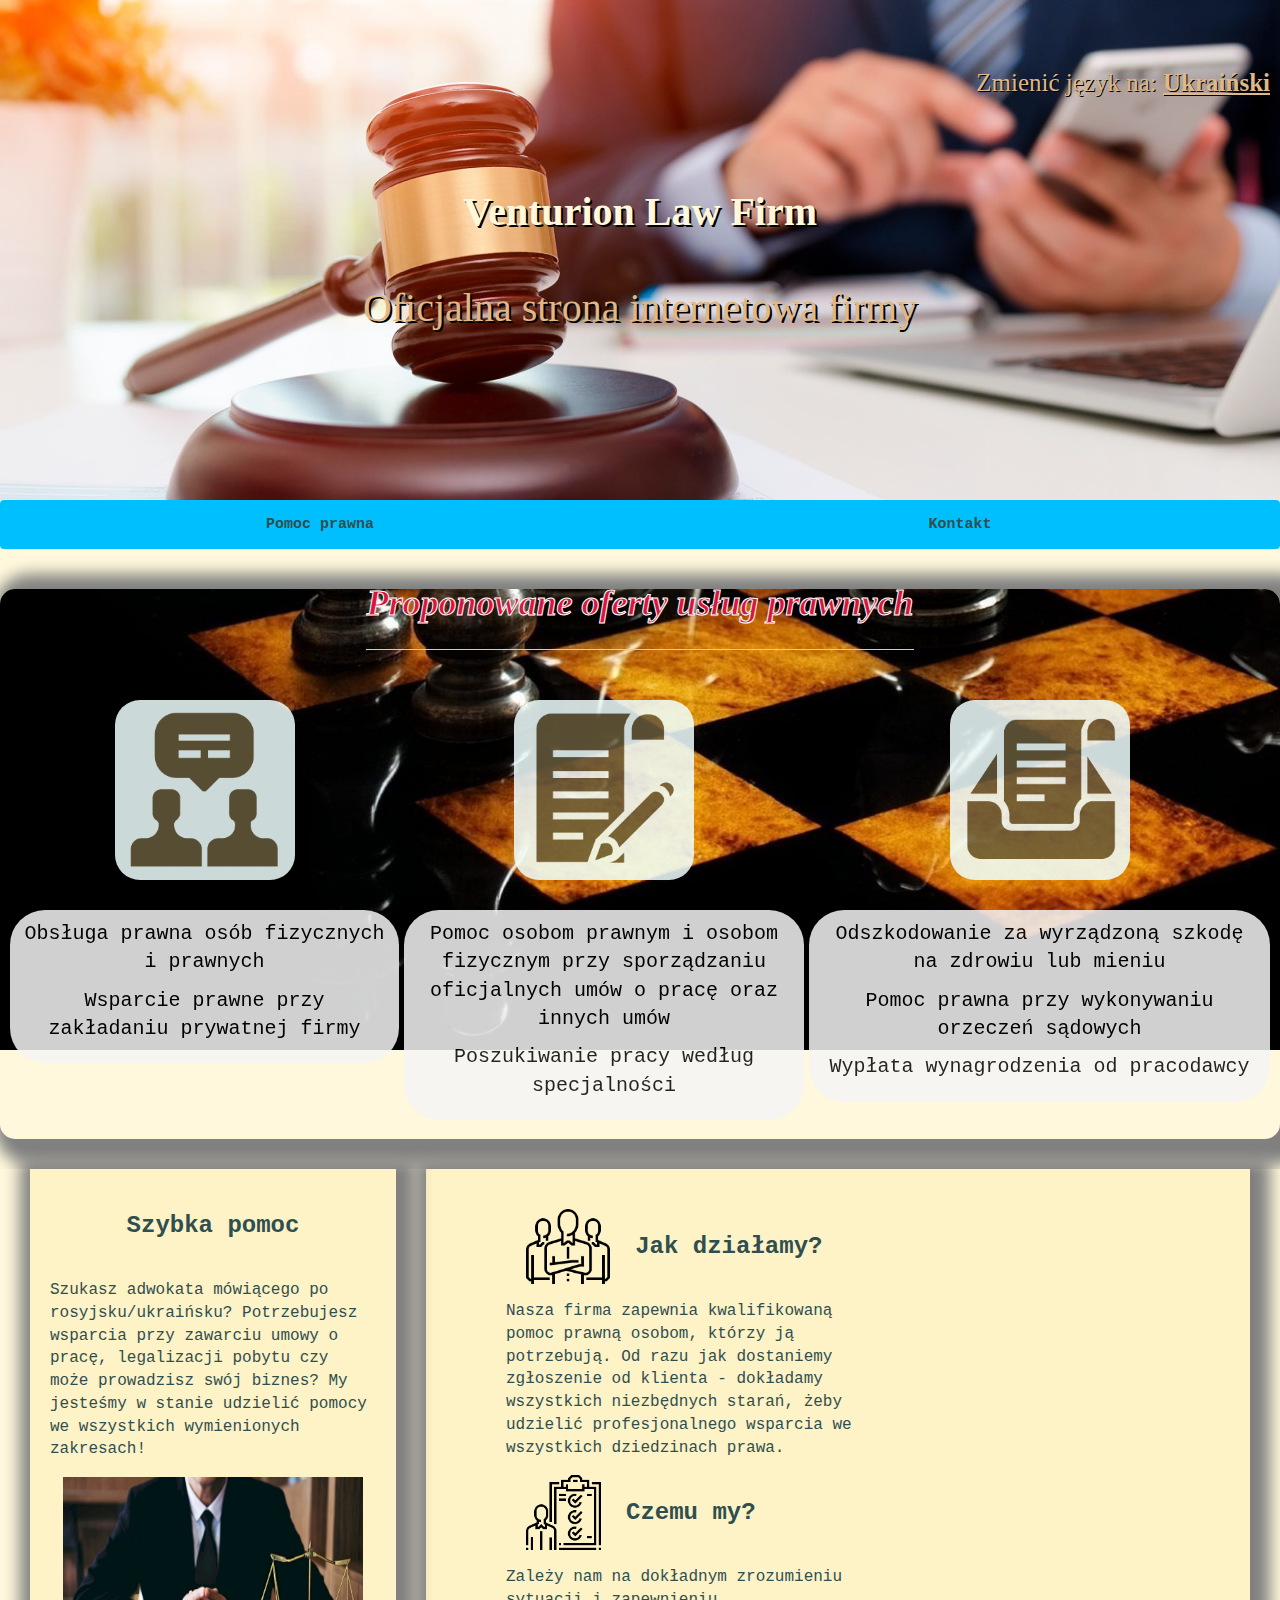
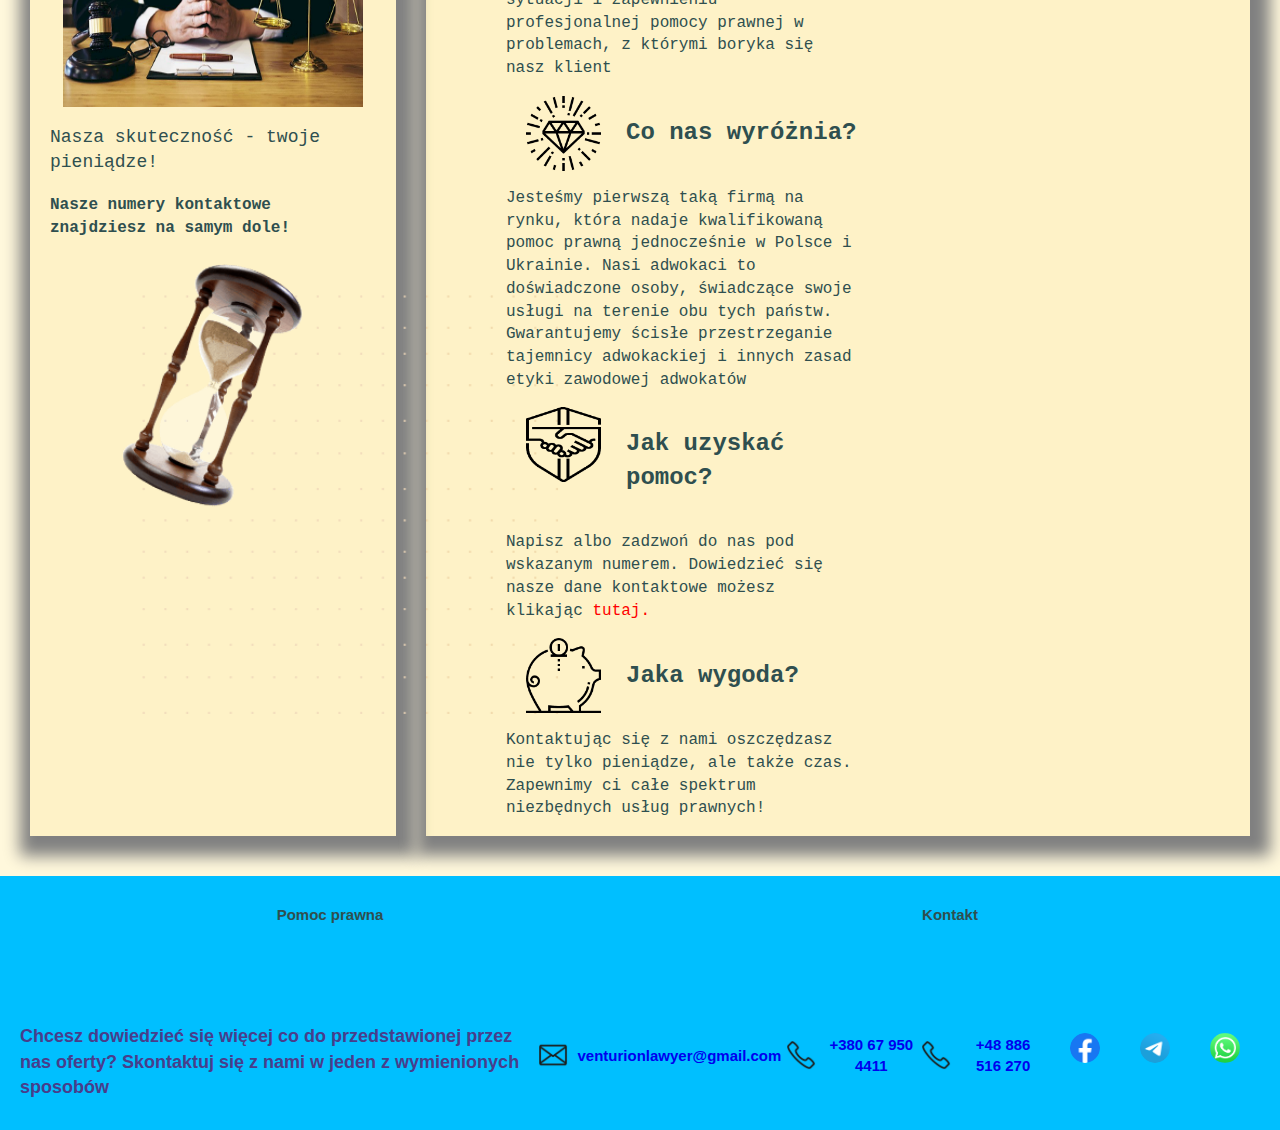
==== commit 5b8de9bc: "Header-fixes for margins and positioning" ====
--- a/index.html
+++ b/index.html
@@ -1,5 +1,6 @@
 <!DOCTYPE html>
 <html lang="pl">
+
 <head>
   <meta charset="UTF-8">
   <meta name="viewport" content="width=device-width, initial-scale=1.0">
@@ -13,68 +14,68 @@
   <script src="main.js"></script>
   <title>Venturion</title>
 </head>
+
 <body class="page">
   <header class="header">
     <div class="languages">
-     <p class="language__par"><a class="page__language" href="v_pl/index.html">Zmienić język na: <b><u>Ukraiński</u></b></a></p>
+      <p class="language__par"><a class="page__language" href="v_pl/index.html">Zmienić język na:
+          <b><u>Ukraiński</u></b></a></p>
     </div>
     <div class="page__title">
-     <h1>Venturion Law Firm</h1>
-     <p>Oficjalna strona internetowa firmy</p>
-   </div>
+      <h1 class="page__header">Venturion Law Firm</h1>
+      <p class="page__paragraph">Oficjalna strona internetowa firmy</p>
+    </div>
   </header>
   <nav class="navbar">
     <!-- Replace to nav tag -->
-      <a href="index.html">Pomoc prawna</a>
-      <!-- the names of the folders and files should be written with "-" -->
-      <!-- <a href="#">Oferta Pracy</a>
-      <a href="#">Dla biznesu</a> -->
-      <a href="reg_form/reg_form.html">Kontakt</a>
+    <a href="index.html">Pomoc prawna</a>
+    <a href="reg_form/reg_form.html">Kontakt</a>
   </nav>
   <main>
     <section class="services__container">
       <h2 class="services_title">Proponowane oferty usług prawnych</h2>
-       <div class="services_list__container">
+      <div class="services_list__container">
         <div class="services__help">
           <img class="services_img" src="help.png" alt="image" width=180px>
           <ul class="services_list first_service_text">
-        <li>Obsługa prawna osób fizycznych i prawnych </li>
-        <li>Wsparcie prawne przy zakładaniu prywatnej firmy</li>
-      </ul>
-    </div>
-    <div class="services__work">
-      <img class="services_img" src="work.png" alt="image" width=180px>
-      <ul class="services_list second_service_text">
-        <li>Pomoc osobom prawnym i osobom fizycznym przy sporządzaniu oficjalnych umów o pracę oraz innych umów </li>
-        <li>Poszukiwanie pracy według specjalności</li>
-      </ul>
-     </div>
-    <div class="services__disputes">
-      <img class="services_img" src="disputes.png" alt="image" width=180px>
-      <ul class="services_list third_service_text">
-        <li>Odszkodowanie za wyrządzoną szkodę na zdrowiu lub mieniu</li>
-        <li>Pomoc prawna przy wykonywaniu orzeczeń sądowych</li>
-        <li>Wypłata wynagrodzenia od pracodawcy</li>
-      </ul>
-    </div>
-   </div>
+            <li>Obsługa prawna osób fizycznych i prawnych </li>
+            <li>Wsparcie prawne przy zakładaniu prywatnej firmy</li>
+          </ul>
+        </div>
+        <div class="services__work">
+          <img class="services_img" src="work.png" alt="image" width=180px>
+          <ul class="services_list second_service_text">
+            <li>Pomoc osobom prawnym i osobom fizycznym przy sporządzaniu oficjalnych umów o pracę oraz innych umów
+            </li>
+            <li>Poszukiwanie pracy według specjalności</li>
+          </ul>
+        </div>
+        <div class="services__disputes">
+          <img class="services_img" src="disputes.png" alt="image" width=180px>
+          <ul class="services_list third_service_text">
+            <li>Odszkodowanie za wyrządzoną szkodę na zdrowiu lub mieniu</li>
+            <li>Pomoc prawna przy wykonywaniu orzeczeń sądowych</li>
+            <li>Wypłata wynagrodzenia od pracodawcy</li>
+          </ul>
+        </div>
+      </div>
     </section>
     <section class="jak-dzialamy">
-    <!-- main instead of div -->
+      <!-- main instead of div -->
       <div class="jak-dzialamy__left-container">
         <h2 class="hovered_text">Szybka pomoc</h2>
         <p class="text">Szukasz adwokata mówiącego po rosyjsku/ukraińsku? Potrzebujesz
-            wsparcia przy zawarciu umowy o pracę, legalizacji pobytu czy
-            może prowadzisz swój biznes? My jesteśmy w stanie udzielić pomocy we
-            wszystkich wymienionych zakresach!</p>
+          wsparcia przy zawarciu umowy o pracę, legalizacji pobytu czy
+          może prowadzisz swój biznes? My jesteśmy w stanie udzielić pomocy we
+          wszystkich wymienionych zakresach!</p>
         <img src="side_table.jpg" class="jak-dzialamy__img_left" alt="image">
         <p class="text__creed">Nasza skuteczność - twoje pieniądze! </p>
         <a class="nr_kontaktowe_link" href="#footer_anchor"><strong>Nasze numery
-           kontaktowe znajdziesz na samym dole!</strong></a>
+            kontaktowe znajdziesz na samym dole!</strong></a>
         <img src="pclockdotted-1.png" class="jak-dzialamy__sandglass_img_left" alt="image">
       </div>
 
-     <!--  <div class="jak-dzialamy__right-container">
+      <!--  <div class="jak-dzialamy__right-container">
         <div class="jak-dzialamy__images-container">
          <img src="dzialamy.png" class="block__item_1" alt="image" height="75px">
           <h2 class="item__heading_1">Jak działamy?</h2>
@@ -105,106 +106,102 @@
       </div>
      </div> -->
       <div class="jak-dzialamy__right-container">
-       <div class="jak-dzialamy__images-container">
-         <img src="dzialamy.png" class="img__item dzialamy__img" alt="image" height="75px">
+        <div class="jak-dzialamy__images-container">
+          <img src="dzialamy.png" class="img__item dzialamy__img" alt="image" height="75px">
           <h2 class="item__text">Jak działamy?</h2>
-      </div>
-      <div class="jak-dzialamy__text-container">
-        <p class="text"> Nasza firma zapewnia kwalifikowaną pomoc prawną
-           osobom, którzy ją potrzebują. Od razu jak dostaniemy  zgłoszenie
-           od klienta - dokładamy wszystkich niezbędnych starań, żeby
-           udzielić profesjonalnego wsparcia we wszystkich dziedzinach
-           prawa.</p>
-      </div>
-      <div class="jak-dzialamy__images-container">
-        <img src="why-we.png" class="img__item why-we__img" alt="image" height="75px">
-         <h2 class="item__text">Czemu my?</h2>
-     </div>
-     <div class="jak-dzialamy__text-container">
-       <p class="text">
-         Zależy nam na dokładnym zrozumieniu sytuacji
-         i zapewnieniu profesjonalnej pomocy prawnej w problemach,
-         z którymi boryka się nasz klient</p>
-     </div>
-     <div class="jak-dzialamy__images-container">
-       <img src="stand-out.png" class="img__item stand-out__img" alt="image" height="75px">
-        <h2 class="item__text">Co nas wyróżnia?</h2>
-    </div>
-    <div class="jak-dzialamy__text-container">
-      <p class="text">Jesteśmy pierwszą taką firmą na rynku,
-        która nadaje kwalifikowaną pomoc prawną jednocześnie w Polsce
-        i Ukrainie. Nasi adwokaci to doświadczone osoby, świadczące
-        swoje usługi na terenie obu tych państw. Gwarantujemy ścisłe
-        przestrzeganie tajemnicy adwokackiej i innych zasad etyki
-        zawodowej adwokatów
-      </p>
-    </div>
-    <div class="jak-dzialamy__images-container">
-      <img src="safety.png" class="img__item safety__img" alt="image" height="75px">
-       <h2 class="item__text">Jak uzyskać pomoc?</h2>
-   </div>
-   <div class="jak-dzialamy__text-container">
-     <p class="text">Napisz albo zadzwoń do nas pod wskazanym
-       numerem. Dowiedzieć się nasze dane kontaktowe możesz
-       klikając
-       <a onClick="myFunction()" class="dane-kontaktowe">tutaj.</a></p>
-   </div>
-   <div class="jak-dzialamy__images-container">
-     <img src="save-money.png" class="img__item save-money__img" alt="image" height="75px">
-      <h2 class="item__text">Jaka wygoda?</h2>
-  </div>
-  <div class="jak-dzialamy__text-container">
-    <p class="text">Kontaktując się z nami oszczędzasz nie tylko pieniądze,
-       ale także czas. Zapewnimy ci całe spektrum niezbędnych usług prawnych!</p>
-  </div>
+        </div>
+        <div class="jak-dzialamy__text-container">
+          <p class="text"> Nasza firma zapewnia kwalifikowaną pomoc prawną
+            osobom, którzy ją potrzebują. Od razu jak dostaniemy zgłoszenie
+            od klienta - dokładamy wszystkich niezbędnych starań, żeby
+            udzielić profesjonalnego wsparcia we wszystkich dziedzinach
+            prawa.</p>
+        </div>
+        <div class="jak-dzialamy__images-container">
+          <img src="why-we.png" class="img__item why-we__img" alt="image" height="75px">
+          <h2 class="item__text">Czemu my?</h2>
+        </div>
+        <div class="jak-dzialamy__text-container">
+          <p class="text">
+            Zależy nam na dokładnym zrozumieniu sytuacji
+            i zapewnieniu profesjonalnej pomocy prawnej w problemach,
+            z którymi boryka się nasz klient</p>
+        </div>
+        <div class="jak-dzialamy__images-container">
+          <img src="stand-out.png" class="img__item stand-out__img" alt="image" height="75px">
+          <h2 class="item__text">Co nas wyróżnia?</h2>
+        </div>
+        <div class="jak-dzialamy__text-container">
+          <p class="text">Jesteśmy pierwszą taką firmą na rynku,
+            która nadaje kwalifikowaną pomoc prawną jednocześnie w Polsce
+            i Ukrainie. Nasi adwokaci to doświadczone osoby, świadczące
+            swoje usługi na terenie obu tych państw. Gwarantujemy ścisłe
+            przestrzeganie tajemnicy adwokackiej i innych zasad etyki
+            zawodowej adwokatów
+          </p>
+        </div>
+        <div class="jak-dzialamy__images-container">
+          <img src="safety.png" class="img__item safety__img" alt="image" height="75px">
+          <h2 class="item__text">Jak uzyskać pomoc?</h2>
+        </div>
+        <div class="jak-dzialamy__text-container">
+          <p class="text">Napisz albo zadzwoń do nas pod wskazanym
+            numerem. Dowiedzieć się nasze dane kontaktowe możesz
+            klikając
+            <a onClick="myFunction()" class="dane-kontaktowe">tutaj.</a>
+          </p>
+        </div>
+        <div class="jak-dzialamy__images-container">
+          <img src="save-money.png" class="img__item save-money__img" alt="image" height="75px">
+          <h2 class="item__text">Jaka wygoda?</h2>
+        </div>
+        <div class="jak-dzialamy__text-container">
+          <p class="text">Kontaktując się z nami oszczędzasz nie tylko pieniądze,
+            ale także czas. Zapewnimy ci całe spektrum niezbędnych usług prawnych!</p>
+        </div>
       </div>
     </section>
   </main>
- <footer class="footer" id="footer_anchor">
-  <nav class="navbar">
-     <!-- Replace to nav tag -->
-       <a href="../index.html">Pomoc prawna</a>
-       <!-- the names of the folders and files should be written with "-" -->
-       <a href="reg_form/reg_form.html">Kontakt</a>
-  </nav>
-  <div class="footer__contacts">
-    <h2 class="footer__text">Chcesz dowiedzieć się więcej co do przedstawionej
-      przez nas oferty? Skontaktuj się z nami w jeden z wymienionych
-      sposobów
-    </h2>
-    <div class="footer__call_contacts">
-      <a class="button__text" href="mailto:venturionlawyer@gmail.com" target="_self" data-label="iustitia@gmail.com">
-        <img class="button__img" src="mail_img.png" href="mailto:iustitia@gmail.com" target="_self">
-         <span>venturionlawyer@gmail.com</span>
-      </a> <br>
-      <a class="button__text" href="tel:+380679504411" target="_self" data-label="+380679504411">
-        <img class="button__img" src="call_img.png" href="tel:+380679504411" target="_self">
-        <span class="button__text">+380 67 950 4411</span>
-      </a> <br>
-      <a class="button__text" href="tel:+48886516270" target="_self" data-label="+48886516270">
-        <img class="button__img" src="call_img.png" href="tel:+48886516270" target="_self">
-        <span>+48 886 516 270</span>
-      </a> <br>
+  <footer class="footer" id="footer_anchor">
+    <nav class="navbar">
+      <!-- Replace to nav tag -->
+      <a href="../index.html">Pomoc prawna</a>
+      <!-- the names of the folders and files should be written with "-" -->
+      <a href="reg_form/reg_form.html">Kontakt</a>
+    </nav>
+    <div class="footer__contacts">
+      <h2 class="footer__text">Chcesz dowiedzieć się więcej co do przedstawionej
+        przez nas oferty? Skontaktuj się z nami w jeden z wymienionych
+        sposobów
+      </h2>
+      <div class="footer__call_contacts">
+        <a class="button__text" href="mailto:venturionlawyer@gmail.com" target="_self" data-label="iustitia@gmail.com">
+          <img class="button__img" src="mail_img.png" href="mailto:iustitia@gmail.com" target="_self">
+          <span>venturionlawyer@gmail.com</span>
+        </a> <br>
+        <a class="button__text" href="tel:+380679504411" target="_self" data-label="+380679504411">
+          <img class="button__img" src="call_img.png" href="tel:+380679504411" target="_self">
+          <span class="button__text">+380 67 950 4411</span>
+        </a> <br>
+        <a class="button__text" href="tel:+48886516270" target="_self" data-label="+48886516270">
+          <img class="button__img" src="call_img.png" href="tel:+48886516270" target="_self">
+          <span>+48 886 516 270</span>
+        </a> <br>
+      </div>
+      <div class="footer__logos-container">
+        <a class="footer__link" href="https://www.facebook.com/iustitia.ua">
+          <img src="fb.png" class="footer__logo" alt="Facebook-image">
+        </a>
+        <a class="footer__link" href="https://t.me/dairedo7">
+          <img src="tg.png" class="footer__logo" alt="Telegram-image">
+        </a>
+        <a class="footer__link" href="https://www.whatsapp.com/">
+          <img src="wa.png" class="footer__logo" alt="WhatsApp-image">
+        </a>
+      </div>
     </div>
-    <div class="footer__logos-container">
-      <a class="footer__link" href="https://www.facebook.com/iustitia.ua">
-        <img src="fb.png"
-             class="footer__logo"
-             alt="Facebook-image">
-      </a>
-      <a class="footer__link" href="https://t.me/dairedo7">
-         <img src="tg.png"
-              class="footer__logo"
-              alt="Telegram-image">
-      </a>
-       <a class="footer__link" href="https://www.whatsapp.com/">
-         <img src="wa.png"
-              class="footer__logo"
-              alt="WhatsApp-image">
-      </a>
-    </div>
-  </div>
-</footer>
+  </footer>
 
 </body>
-</html>
+
+</html>--- a/styles.css
+++ b/styles.css
@@ -1,11 +1,12 @@
 * {
- box-sizing: border-box;
+  box-sizing: border-box;
 }
 .page {
   color: DarkSlateGrey;
-  font-family: monospace,serif;
+  font-family: monospace, serif;
   background-color: Cornsilk;
 
+  line-height: 1.42;
 }
 .header {
   display: flex;
@@ -34,7 +35,7 @@
 }
 
 .page__language {
-  color:Cornsilk;
+  color: Cornsilk;
 }
 .page__language:hover {
   color: Cornsilk;
@@ -64,13 +65,12 @@
   flex: 100%;
 }
 .navbar a {
+  padding: 14px 20px;
   color: DarkSlateGrey;
-  padding: 14px 20px;
   text-decoration: none;
   text-align: center;
-  align-content: center;
   font-weight: bold;
-  font-size: 16px;
+  font-size: 15px;
 }
 .navbar a:hover {
   background-color: DodgerBlue;
@@ -79,7 +79,7 @@
 .services__container {
   display: flex;
   flex-direction: column;
-/*  grid-template-columns: 500px 180px 180px 180px;
+  /*  grid-template-columns: 500px 180px 180px 180px;
   grid-template-areas: (services_title services_title services_title)
                        (services__help services__work services__disputes)
                        (services__help services__work services__disputes);*/
@@ -102,7 +102,7 @@
   -webkit-text-stroke: 1px white;
   align-self: center;
   color: Crimson;
-/*  text-shadow: 2px 2px2grey;*/
+  /*  text-shadow: 2px 2px2grey;*/
   margin: 0;
   padding: 0;
   padding-top: 10px;
@@ -200,9 +200,8 @@
   font-size: 18px;
 }
 .nr_kontaktowe_link {
-  color:DarkSlateGrey;
+  color: DarkSlateGrey;
   text-decoration: none;
-
 }
 .nr_kontaktowe_link:hover {
   color: black;
@@ -216,7 +215,6 @@
 .jak-dzialamy__right-container > * {
   display: flex;
   width: 100%;
-
 }
 /*.jak-dzialamy__right-container {
   display: grid;
@@ -272,7 +270,7 @@
   flex-direction: row;
 }
 .dane-kontaktowe {
-  color:red;
+  color: red;
   cursor: pointer;
 }
 .dane-kontaktowe:active {
@@ -293,13 +291,13 @@
   font-size: 16px;
 }
 .footer__text {
-color: DarkSlateBlue;
-display: wrap;
-flex-wrap: wrap;
-width: 100%;
-text-align: left;
-padding-top: 30px;
-font-size: 18px;
+  color: DarkSlateBlue;
+  display: wrap;
+  flex-wrap: wrap;
+  width: 100%;
+  text-align: left;
+  padding-top: 30px;
+  font-size: 18px;
 }
 .footer {
   display: flex;
@@ -315,17 +313,17 @@
   align-items: center;
 }
 .footer__call_contacts {
-display: flex;
-flex-direction: row;
-width: 100%;
-text-align: center;
-color: darkslateblue;
-margin-right: 5px;
-margin-top: 15px;
-font-family: Arial, sans-serif;
-justify-content: space-around;
-font-size: 15px;
-font-weight: bold;
+  display: flex;
+  flex-direction: row;
+  width: 100%;
+  text-align: center;
+  color: darkslateblue;
+  margin-right: 5px;
+  margin-top: 15px;
+  font-family: Arial, sans-serif;
+  justify-content: space-around;
+  font-size: 15px;
+  font-weight: bold;
 }
 .button__text {
   display: flex;
@@ -393,7 +391,6 @@
   }
   .services_img {
     align-self: center;
-
   }
   .jak-dzialamy__img_left {
     width: 200px;
@@ -411,10 +408,14 @@
     align-items: center;
     justify-content: center;
   }
-  /* .jak-dzialamy__img {
-    width: 60%;
-  } */
-}
+}
+
+@media (min-width: 768px) {
+  .navbar {
+    border-radius: 4px;
+  }
+}
+
 @media (max-width: 640px) {
   .header {
     width: 100%;
@@ -436,7 +437,6 @@
     font-size: 26px;
     margin-bottom: 20px;
     text-align: center;
-
   }
   .services_img {
     padding: 10px 10px;
@@ -468,7 +468,7 @@
     max-width: 350px;
     padding-bottom: 20px;
     background-color: rgba(241, 196, 15, 0.1);
-}
+  }
 
   .jak-dzialamy__text-container {
     width: 80%;
@@ -616,7 +616,7 @@
     background-size: 800px 1000px;
     background-position: 25% 25%;
   }
-  
+
   .services_img {
     padding: 10px 10px;
     width: 100%;
@@ -644,7 +644,7 @@
 }
 @media (max-width: 280px) {
   .header {
-     width: 113%;
+    width: 113%;
   }
   .header :is(h1, p) {
     font-size: 30px;
@@ -680,4 +680,4 @@
   .footer {
     width: 113%;
   }
-}+}
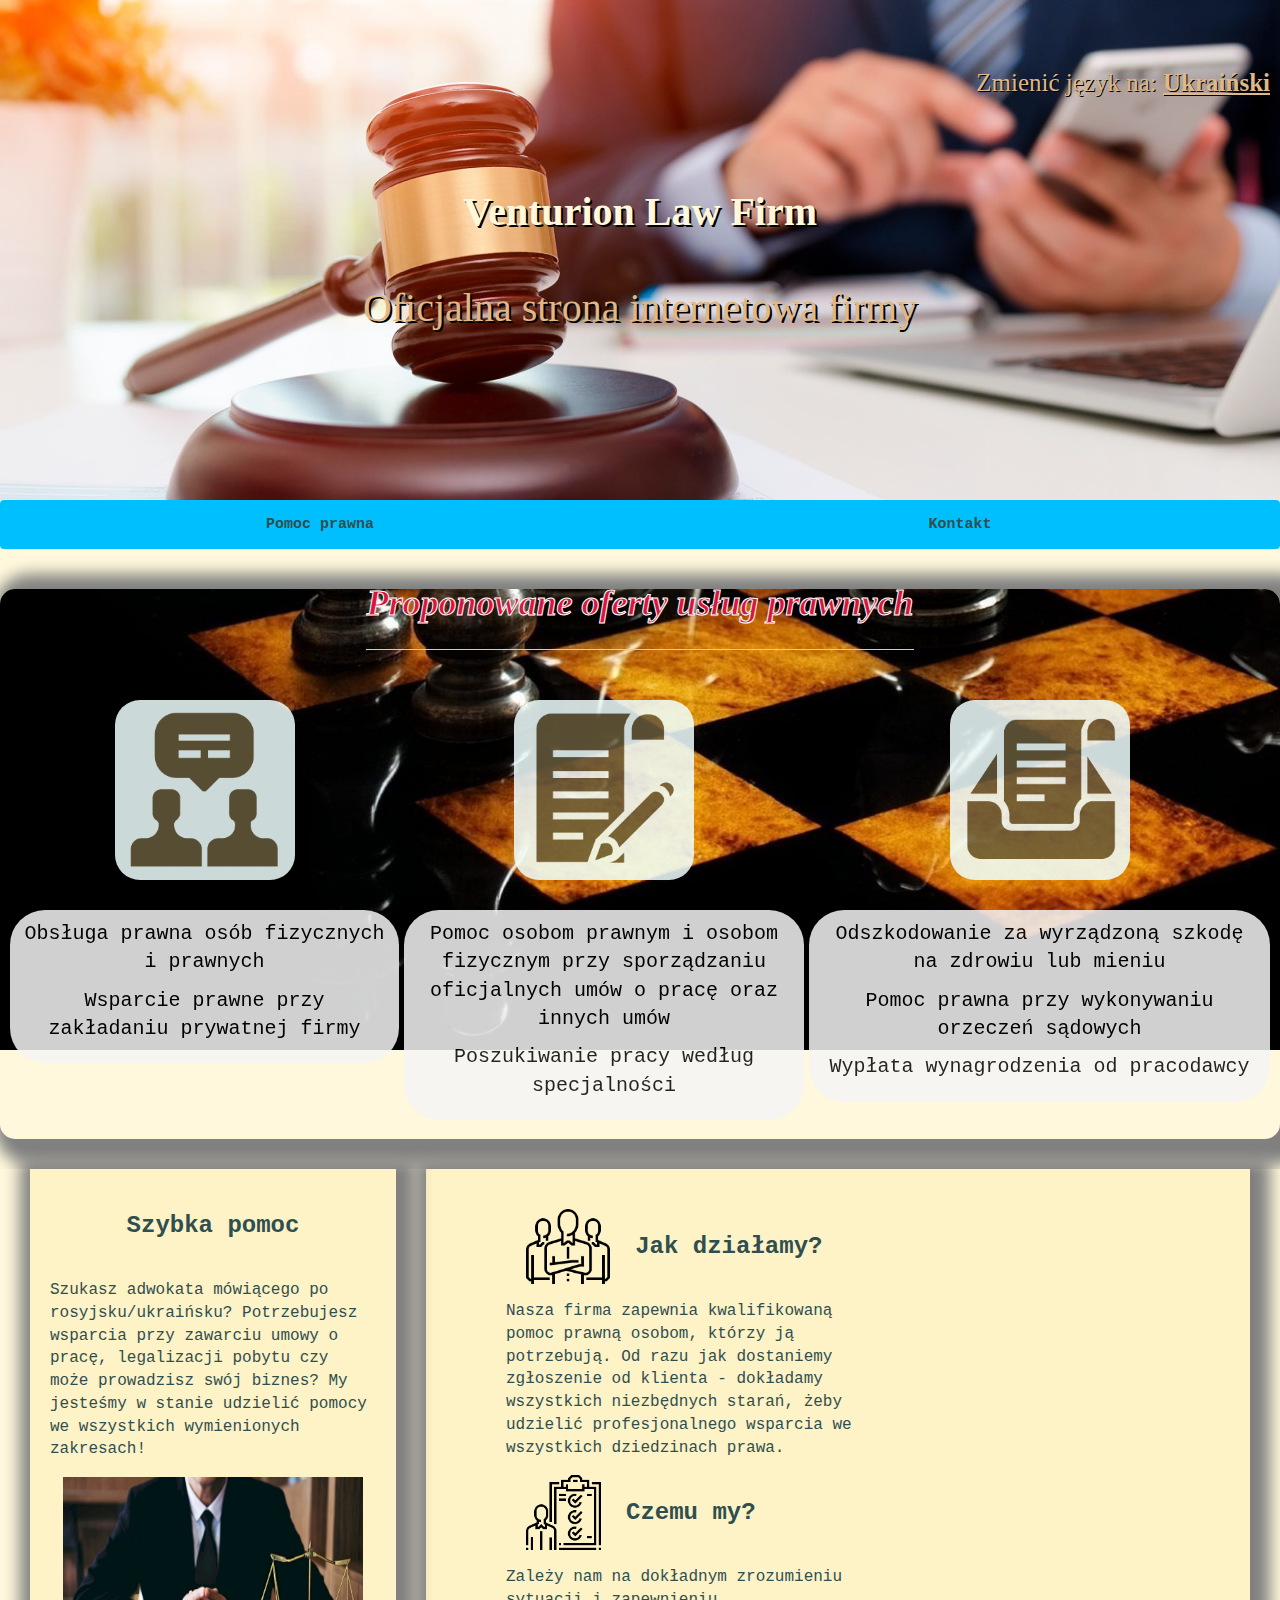
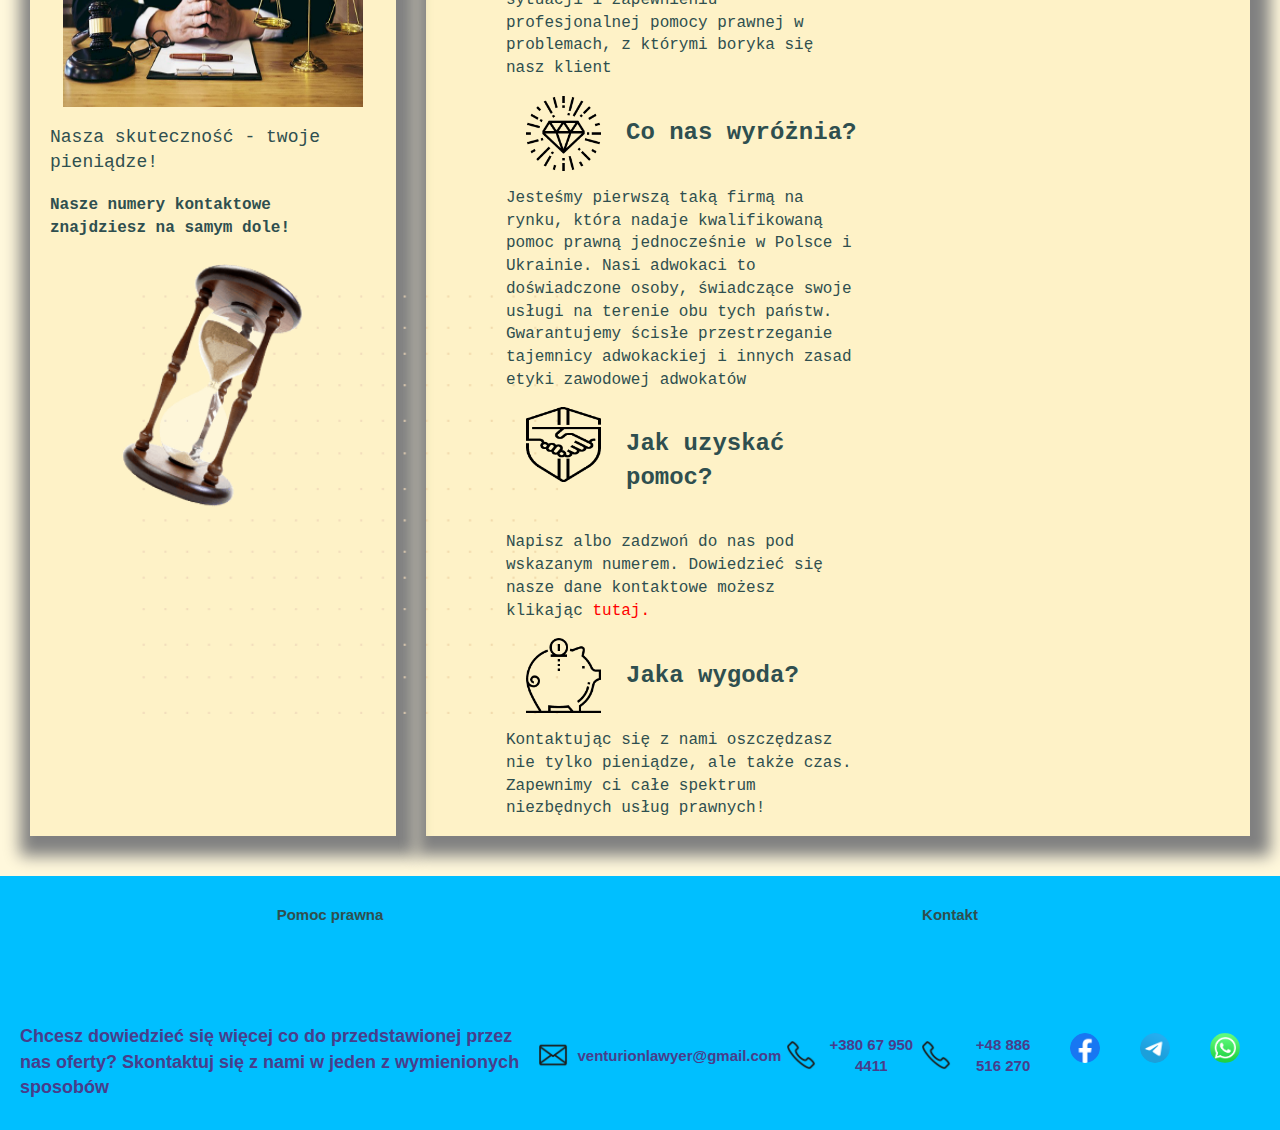
==== commit ec74b0d5: "font-color-changes" ====
--- a/index.html
+++ b/index.html
@@ -27,7 +27,6 @@
     </div>
   </header>
   <nav class="navbar">
-    <!-- Replace to nav tag -->
     <a href="index.html">Pomoc prawna</a>
     <a href="reg_form/reg_form.html">Kontakt</a>
   </nav>
@@ -164,9 +163,7 @@
   </main>
   <footer class="footer" id="footer_anchor">
     <nav class="navbar">
-      <!-- Replace to nav tag -->
       <a href="../index.html">Pomoc prawna</a>
-      <!-- the names of the folders and files should be written with "-" -->
       <a href="reg_form/reg_form.html">Kontakt</a>
     </nav>
     <div class="footer__contacts">
--- a/styles.css
+++ b/styles.css
@@ -329,11 +329,22 @@
   display: flex;
   align-items: center;
   text-decoration: none;
+
+  color: darkslateblue;
 }
 .button__img {
   width: 30px;
   margin-right: 10px;
   margin-left: 5px;
+
+  transform: scale(1);
+  transition-property: scale;
+  transition-timing-function: cubic-bezier(0.445, 0.05, 0.55, 0.95);
+  transition-duration: 250ms;
+}
+
+.button__img:hover {
+  transform: scale(1.1);
 }
 .button__text:hover {
   color: white;
@@ -557,7 +568,6 @@
     width: 113%;
   }
   .services__container {
-    width: 113%;
     background-size: 1200px 1200px;
     background-position: 15% 25%;
   }
@@ -612,9 +622,8 @@
   }
 
   .services__container {
-    width: 113%;
     background-size: 800px 1000px;
-    background-position: 25% 25%;
+    background-position: 65% 25%;
   }
 
   .services_img {
